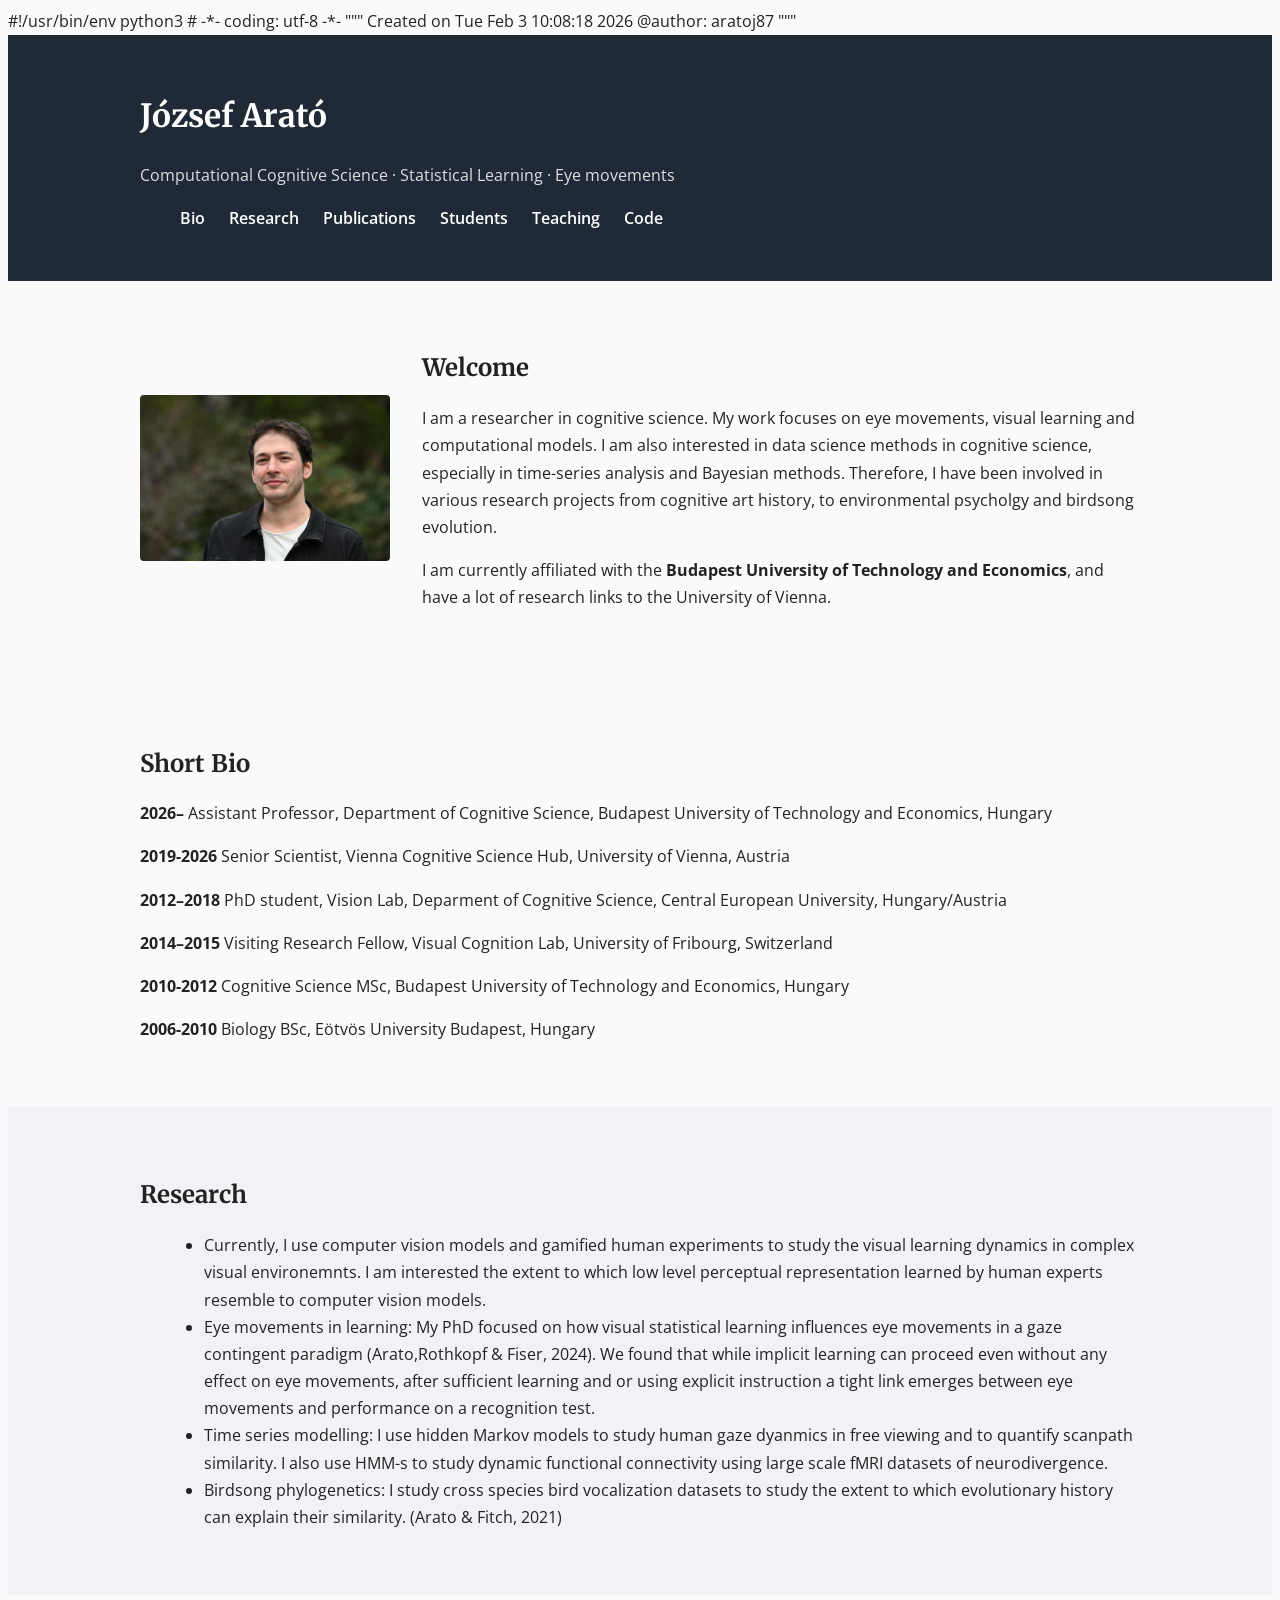
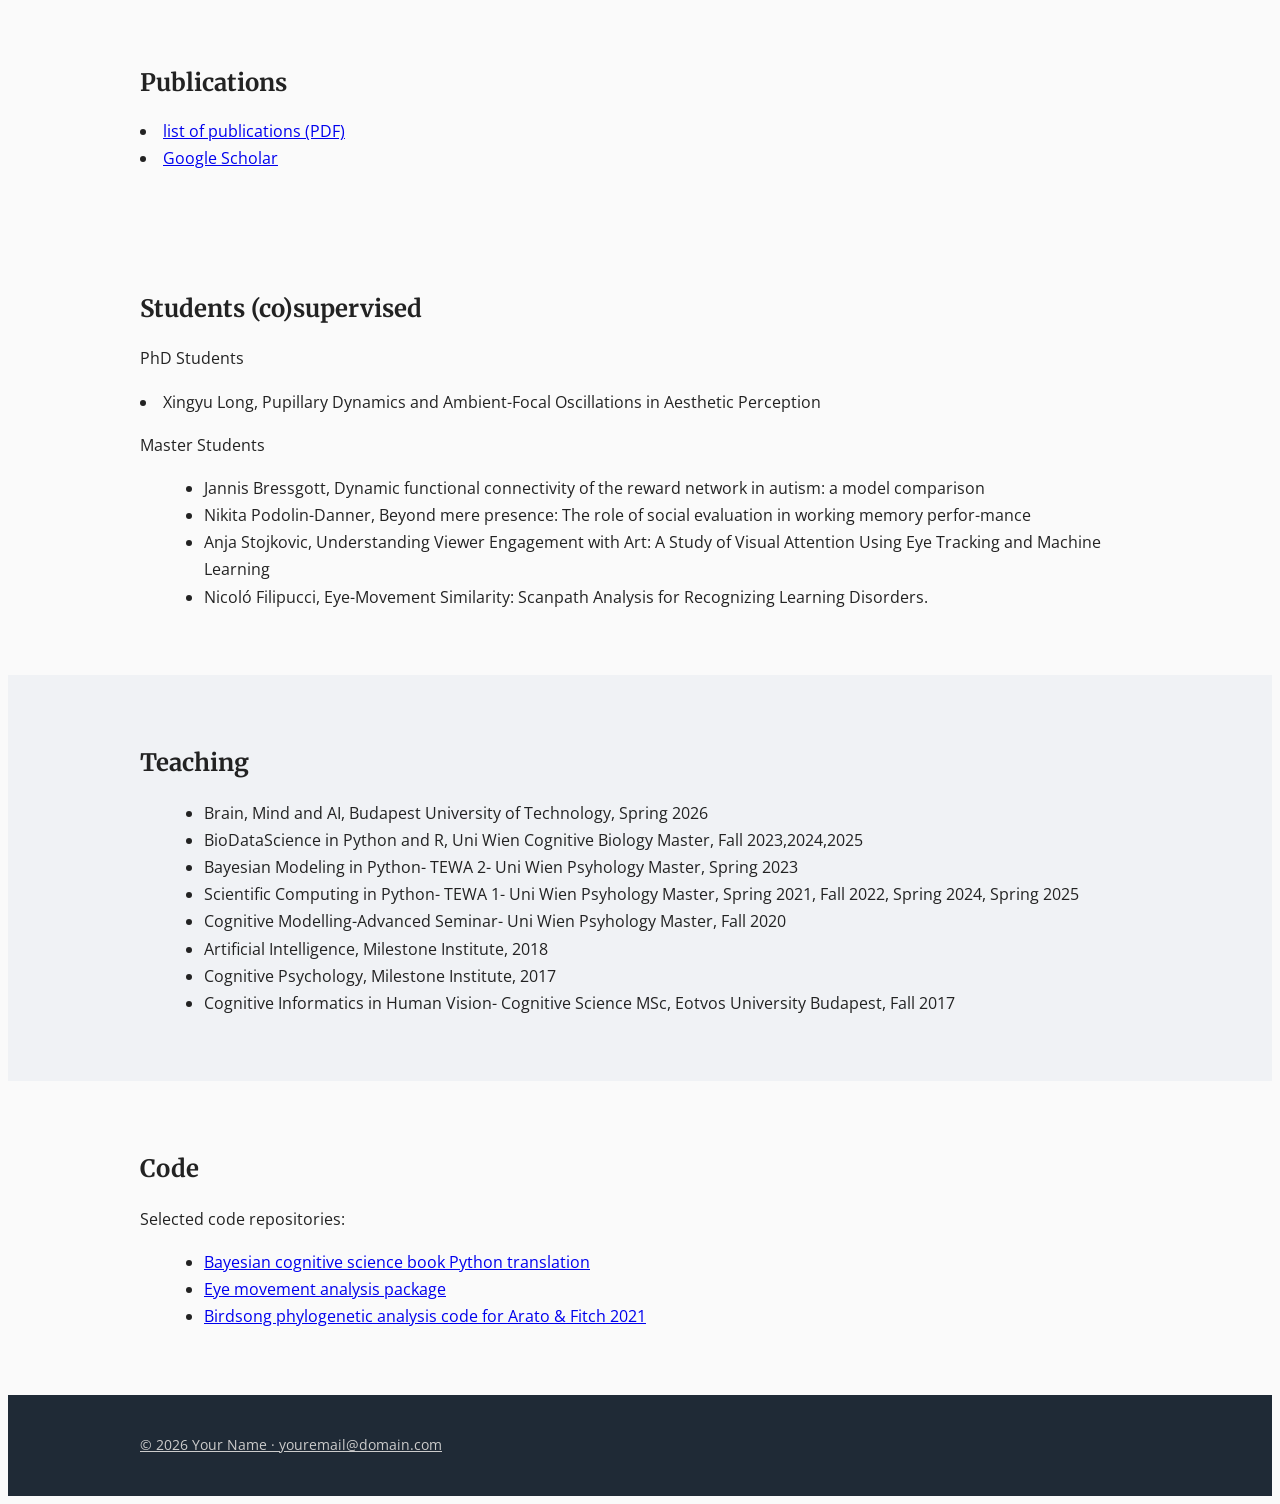
==== index.html @ ea21d3b8 "Update index.html" ====
#!/usr/bin/env python3
# -*- coding: utf-8 -*-
"""
Created on Tue Feb  3 10:08:18 2026

@author: aratoj87
"""

<!DOCTYPE html>
<html lang="en">
<head>
    <meta charset="UTF-8">
    <title>Your Name – Academic Website</title>
    <meta name="viewport" content="width=device-width, initial-scale=1.0">

    <!-- Main stylesheet -->
    <link rel="stylesheet" href="css/style.css">

    <!-- Google Fonts (optional, very WordPress-like) -->
    <link href="https://fonts.googleapis.com/css2?family=Merriweather:wght@300;400;700&family=Open+Sans:wght@300;400;600&display=swap" rel="stylesheet">
</head>
<body>

<header class="site-header">
    <div class="container">
        <h1 class="site-title">József Arató</h1>
        <p class="site-tagline">Computational Cognitive Science · Statistical Learning · Eye movements</p>

        <nav class="main-nav">
            <ul>
                <li><a href="#bio">Bio</a></li>
                <li><a href="#research">Research</a></li>
                <li><a href="#publications">Publications</a></li>
                <li><a href="#students">Students</a></li>
                <li><a href="#teaching">Teaching</a></li>
                <li><a href="#code">Code</a></li>
            </ul>
        </nav>
    </div>
</header>

<main class="site-content">

    <!-- Landing / Intro -->
    <section class="landing">
        <div class="container landing-grid">
            <img src="images/DSC_3152.JPG" alt="Profile photo" class="profile-photo">
            <div>
                <h2>Welcome</h2>
                <p>
                    I am a researcher in cognitive science. My work focuses on eye movements, visual learning and computational models.
                    I am also interested in data science methods in cognitive science, especially in time-series analysis and Bayesian methods. 
                    Therefore, I have been involved in various research projects from cognitive art history, to environmental psycholgy and birdsong evolution.
                
                </p>
                <p>
                    I am currently affiliated with the <strong>Budapest University of Technology and Economics</strong>, and have a lot of research links  to the University of Vienna.
                </p>
            </div>
        </div>
    </section>

    <!-- Bio -->
    <section id="bio" class="content-section">
        <div class="container">
            <h2>Short Bio</h2>
            <p><b>2026–</b> Assistant Professor, Department of Cognitive Science, Budapest University of Technology and Economics, Hungary</p>
            <p><b>2019-2026</b> Senior Scientist, Vienna Cognitive Science Hub, University of Vienna, Austria</p>
            <p><b>2012–2018</b>  PhD student, Vision Lab, Deparment of Cognitive Science, Central European University, Hungary/Austria</p>
            <p><b>2014–2015</b> Visiting Research Fellow, Visual Cognition Lab, University of Fribourg, Switzerland</p>
            <p><b>2010-2012</b> Cognitive Science MSc, Budapest University of Technology and Economics, Hungary</p>
            <p><b>2006-2010</b> Biology BSc, Eötvös University Budapest, Hungary</p>
        </div>
    </section>

    <!-- Research -->
    <section id="research" class="content-section alt-bg">
        <div class="container">
            <h2>Research</h2>
            <ul>
                <li> Currently, I use computer vision models and gamified human experiments to study the visual learning dynamics in complex visual environemnts. I am interested the extent to which low level perceptual representation learned by human experts resemble to computer vision models. </li>

                <li>Eye movements in learning: My PhD focused on how visual statistical learning influences eye movements in a gaze contingent paradigm (Arato,Rothkopf &  Fiser, 2024). We found that while implicit learning can proceed even without any effect on eye movements, after sufficient learning and or using explicit instruction a tight link emerges between eye movements and performance on a recognition test. 
                            
                <li> Time series modelling:  I use hidden Markov models to study human gaze dyanmics in free viewing and to quantify scanpath similarity. I also use HMM-s to study dynamic functional connectivity using large scale fMRI datasets of neurodivergence. </li>
                <li> Birdsong phylogenetics:  I study cross species bird vocalization datasets to study the extent to which evolutionary history can explain their similarity. (Arato & Fitch, 2021) </li>

            </ul>
        </div>
    </section>

    <!-- Publications -->
    <section id="publications" class="content-section">
        <div class="container">
            <h2>Publications</h2>
                
                 <li> <a href="files/publications.pdf" target="_blank">
                  list of publications (PDF)
                 </a></li>
                
                
          
                
                
                <li> <a href="https://scholar.google.com/citations?user=Jt8HCfYAAAAJ&hl=en&oi=ao"> Google Scholar</a> </li>
                  
                 
                   
                 
                </li>
            </ol>
        </div>
    </section>
    
     <!-- Code -->
     <section id="students" class="content-section">
         <div class="container">
             <h2>Students (co)supervised</h2>
             <p> PhD Students  </p>
                <li>  Xingyu Long,  Pupillary Dynamics and Ambient-Focal Oscillations in Aesthetic Perception </li>

                
               <p>
                  Master Students  </p>  
             <ul>
                <li>  Jannis Bressgott,  Dynamic functional connectivity of the reward network in autism: a model comparison </li>
                <li>  Nikita Podolin-Danner, Beyond mere presence: The role of social evaluation in working memory perfor-mance </li>
                <li>  Anja Stojkovic,  Understanding Viewer Engagement with Art: A Study of Visual Attention Using Eye Tracking and Machine Learning</li>
                <li>  Nicoló Filipucci,  Eye-Movement Similarity: Scanpath Analysis for Recognizing Learning Disorders. </li>



             </ul>
         </div>
     </section>

    
    
    <!-- Teaching -->
    <section id="teaching" class="content-section alt-bg">
        <div class="container">
            <h2>Teaching</h2>
            <ul>
                <li>  Brain, Mind and AI,  Budapest University of Technology, Spring 2026</li>
                <li>  BioDataScience in Python and R, Uni Wien Cognitive Biology Master, Fall 2023,2024,2025</li>
                <li>  Bayesian Modeling in Python- TEWA 2- Uni Wien Psyhology Master, Spring 2023</li>
                <li>  Scientific Computing in Python- TEWA 1- Uni Wien Psyhology Master, Spring 2021, Fall 2022, Spring 2024, Spring 2025</li>
                <li>  Cognitive Modelling-Advanced Seminar- Uni Wien Psyhology Master, Fall 2020</li>
                <li>  Artificial Intelligence, Milestone Institute, 2018 </li>
                <li>  Cognitive Psychology, Milestone Institute, 2017 </li>
                <li>  Cognitive Informatics in Human Vision- Cognitive Science MSc, Eotvos University Budapest, Fall 2017</li>


                
            </ul>
        </div>
    </section>

    <!-- Code -->
    <section id="code" class="content-section">
        <div class="container">
            <h2>Code</h2>
            <p>
                Selected code repositories:
            </p>
            <ul>
                <li><a href="https://github.com/jozsarato/bayescogdat" > Bayesian cognitive science book Python translation

                <li><a href="https://github.com/jozsarato/PyEyeSim"> Eye movement analysis package

                <li><a href="https://github.com/jozsarato/PhyloBirdSong" > Birdsong phylogenetic analysis code for Arato & Fitch 2021
              

            </ul>
        </div>
    </section>

</main>

<footer class="site-footer">
    <div class="container">
        <p>
            © 2026 Your Name ·
            <a href="mailto:youremail@domain.com">youremail@domain.com</a>
        </p>
    </div>
</footer>

</body>
</html>
---- css/style.css ----
/* Base reset */
 {
    margin: 0;
    padding: 0;
    box-sizing: border-box;
}

/* Typography */
body {
    font-family: "Open Sans", sans-serif;
    line-height: 1.7;
    color: #222;
    background-color: #fafafa;
}

h1, h2, h3 {
    font-family: "Merriweather", serif;
    font-weight: 700;
    margin-bottom: 0.6em;
}

/* Layout helpers */
.container {
    width: 90%;
    max-width: 1000px;
    margin: 0 auto;
}

/* Header */
.site-header {
    background: #1f2a36;
    color: #fff;
    padding: 2rem 0;
}

.site-title {
    font-size: 2rem;
}

.site-tagline {
    font-size: 1rem;
    opacity: 0.85;
}

/* Navigation */
.main-nav ul {
    list-style: none;
    display: flex;
    gap: 1.5rem;
    margin-top: 1rem;
}

.main-nav a {
    color: #fff;
    text-decoration: none;
    font-weight: 600;
}

.main-nav a:hover {
    text-decoration: underline;
}

/* Landing */
.landing {
    padding: 3rem 0;
}

.landing-grid {
    display: grid;
    grid-template-columns: 250px 1fr;
    gap: 2rem;
    align-items: center;
}

.profile-photo {
    width: 250px;
    border-radius: 4px;
}

/* Sections */
.content-section {
    padding: 3rem 0;
}

.alt-bg {
    background: #f0f2f5;
}

.content-section ul,
.content-section ol {
    margin-left: 1.5rem;
}

/* Publications */
.pub-list li {
    margin-bottom: 1rem;
}

/* Footer */
.site-footer {
    background: #1f2a36;
    color: #ccc;
    padding: 1.5rem 0;
    font-size: 0.9rem;
}

.site-footer a {
    color: #ccc;
}
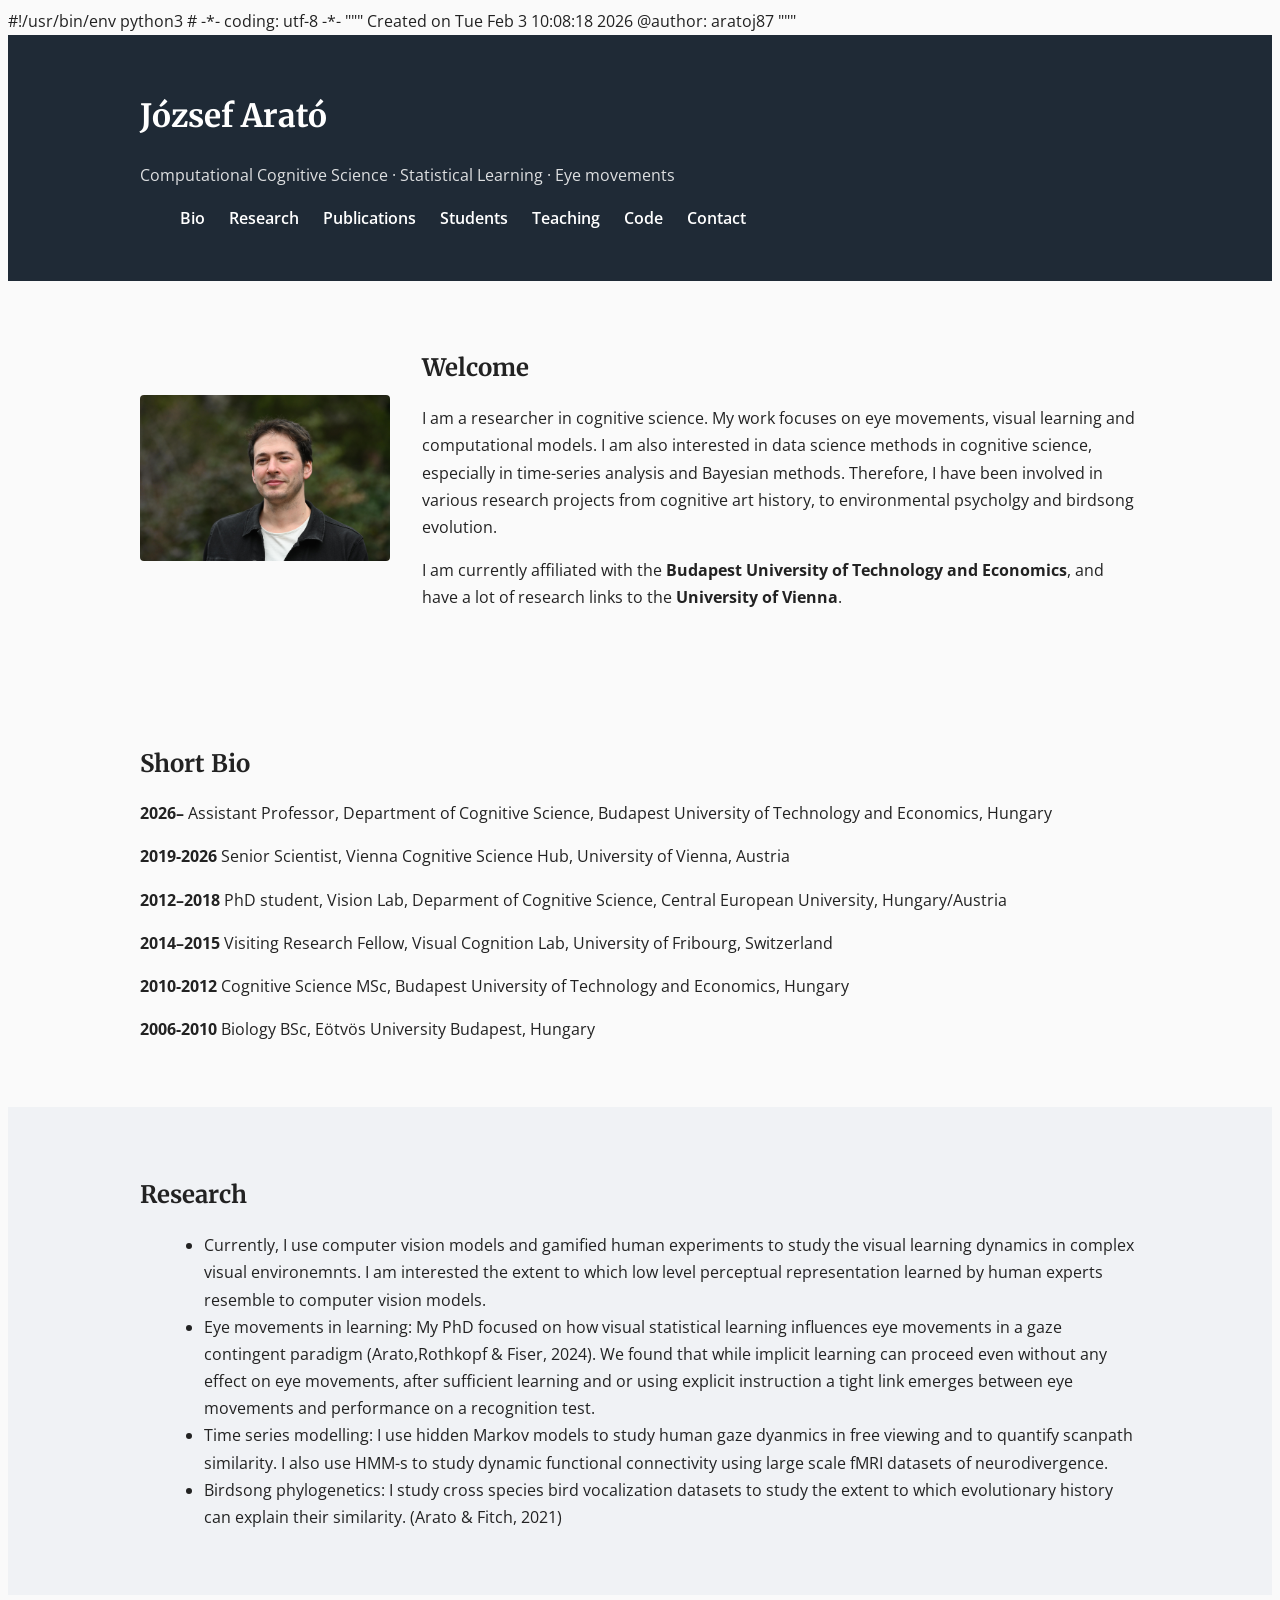
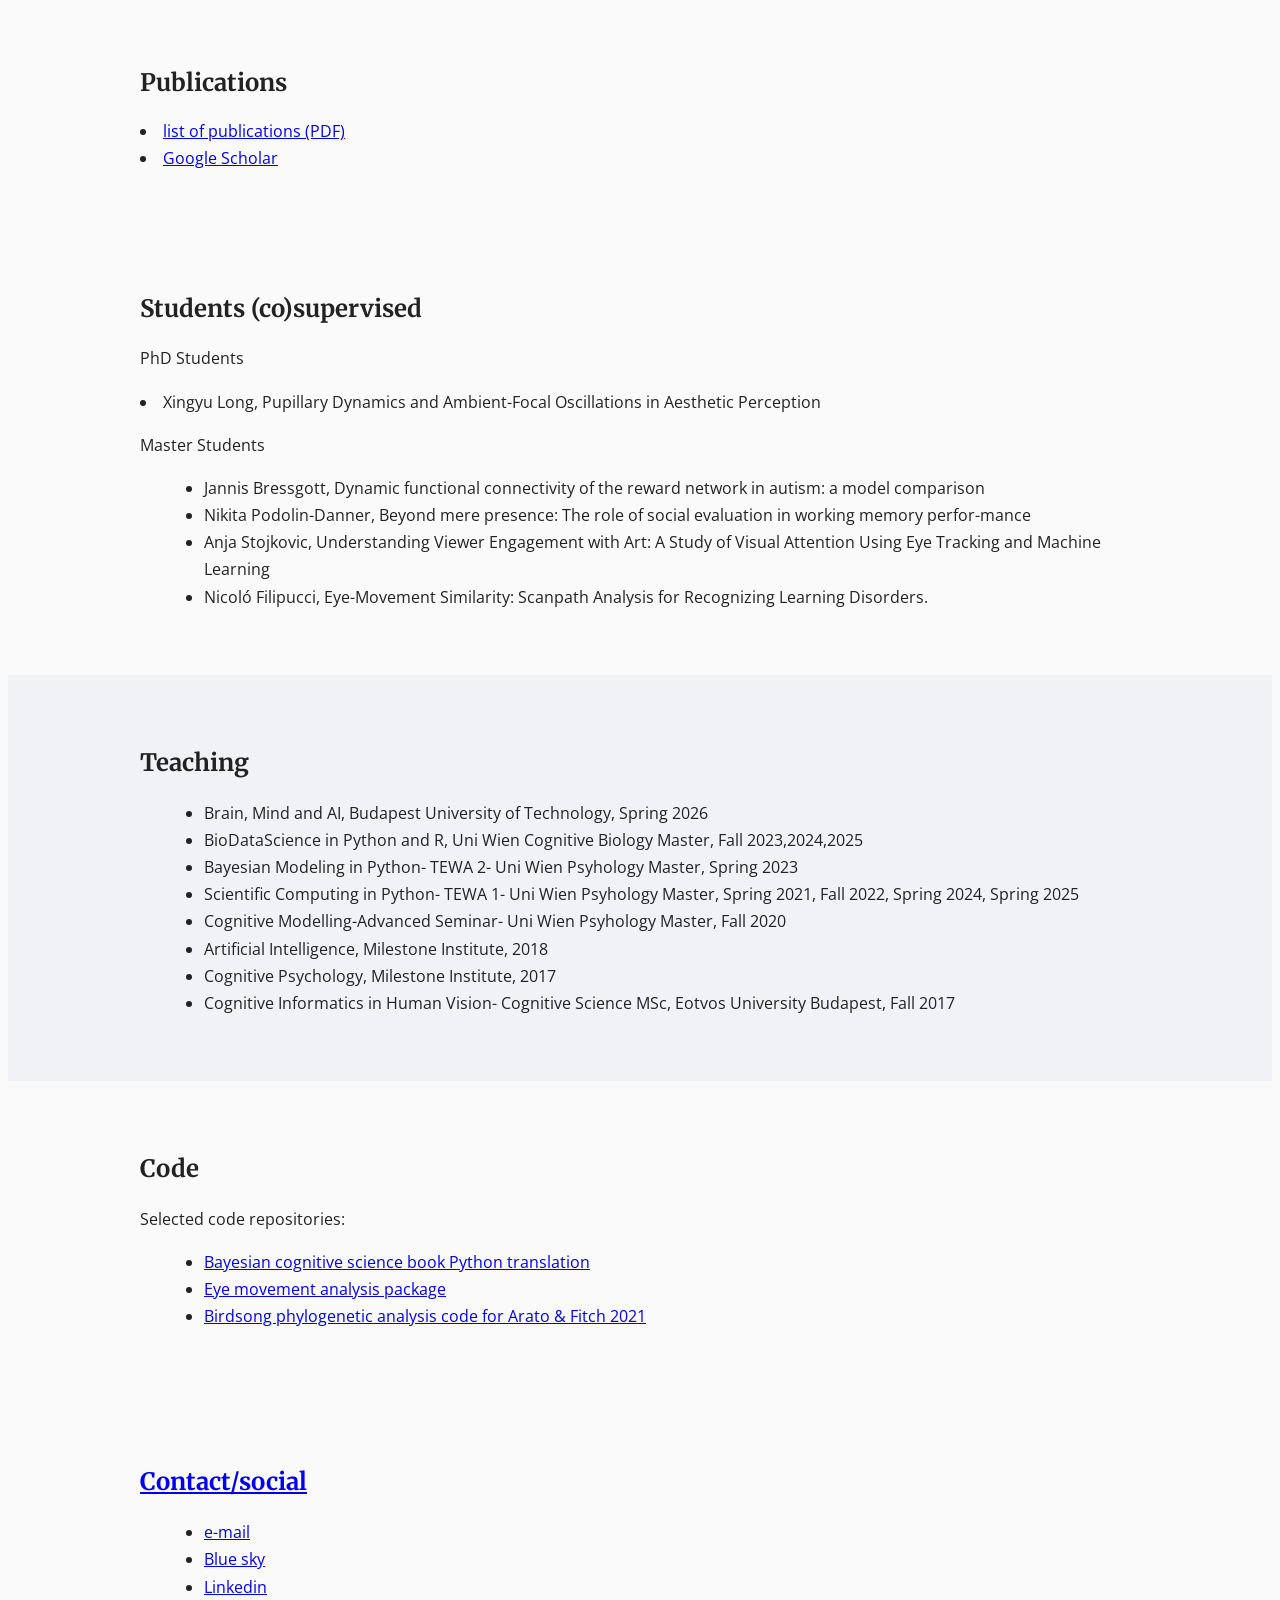
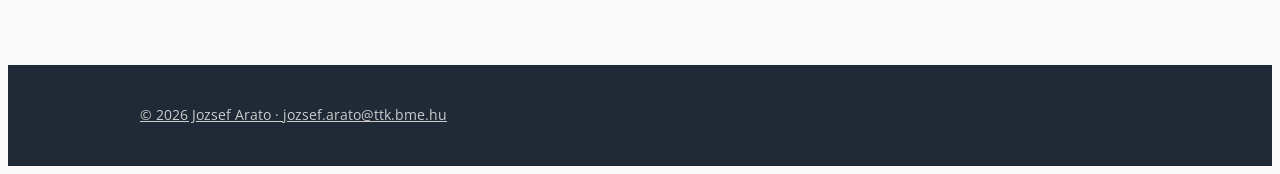
==== commit cf4dd689: "Update index.html" ====
--- a/index.html
+++ b/index.html
@@ -34,6 +34,8 @@
                 <li><a href="#students">Students</a></li>
                 <li><a href="#teaching">Teaching</a></li>
                 <li><a href="#code">Code</a></li>
+                <li><a href="#contact">Contact</a></li>
+
             </ul>
         </nav>
     </div>
@@ -54,7 +56,7 @@
                 
                 </p>
                 <p>
-                    I am currently affiliated with the <strong>Budapest University of Technology and Economics</strong>, and have a lot of research links  to the University of Vienna.
+                    I am currently affiliated with the <strong>Budapest University of Technology and Economics</strong>, and have a lot of research links  to the <strong>University of Vienna</strong>.
                 </p>
             </div>
         </div>
@@ -175,13 +177,30 @@
         </div>
     </section>
 
+  <section id="contact" class="content-section">
+      <div class="container">
+          <h2>Contact/social </h2>
+       
+          <ul>
+               <li> <a href="mailto:jozsef.arato@ttk.bme.hu"> e-mail</a>
+
+              <li><a href="https://bsky.app/profile/jozsarato.bsky.social" > Blue sky
+
+              <li><a href="https://www.linkedin.com/in/j%C3%B3zsef-arat%C3%B3-2b4764139/"> Linkedin
+
+            
+
+          </ul>
+      </div>
+  </section>
+
 </main>
 
 <footer class="site-footer">
     <div class="container">
         <p>
-            © 2026 Your Name ·
-            <a href="mailto:youremail@domain.com">youremail@domain.com</a>
+            © 2026 Jozsef Arato ·
+            <a href="mailto:jozsef.arato@ttk.bme.hu">jozsef.arato@ttk.bme.hu</a>
         </p>
     </div>
 </footer>
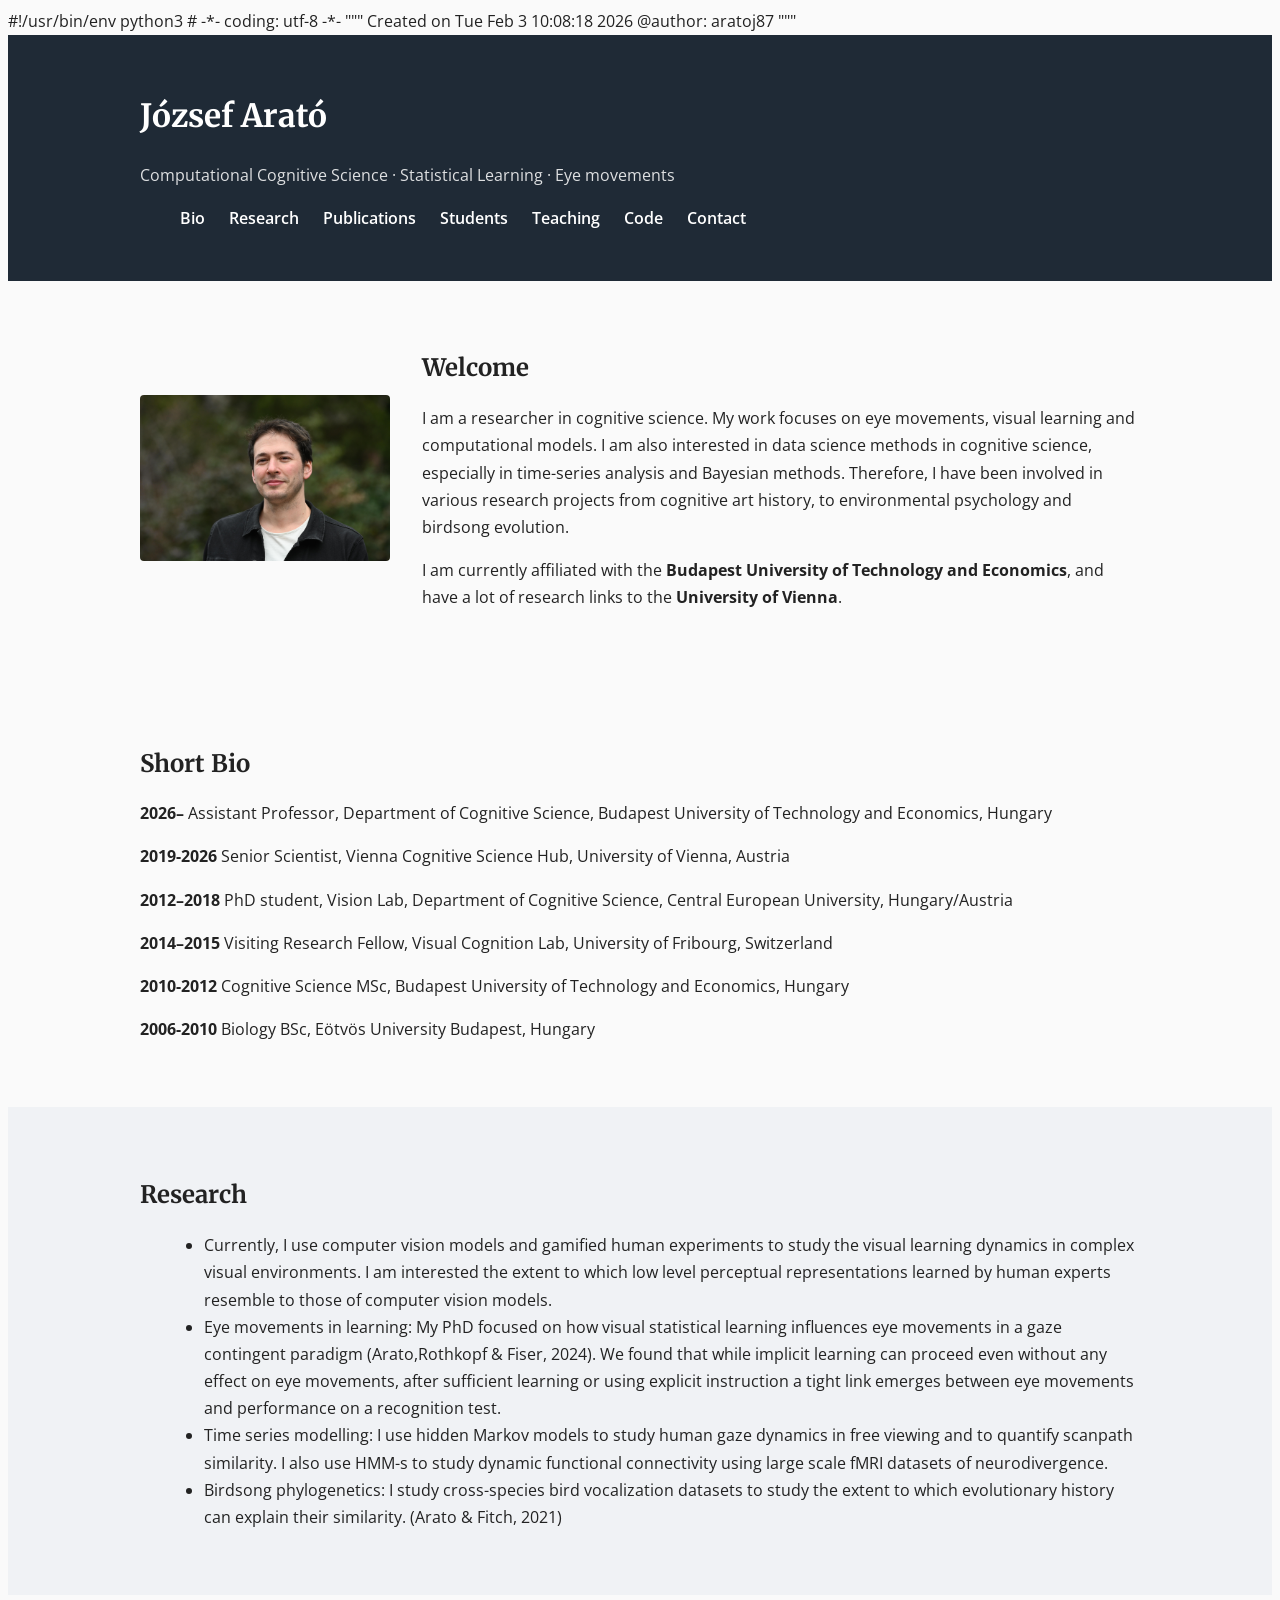
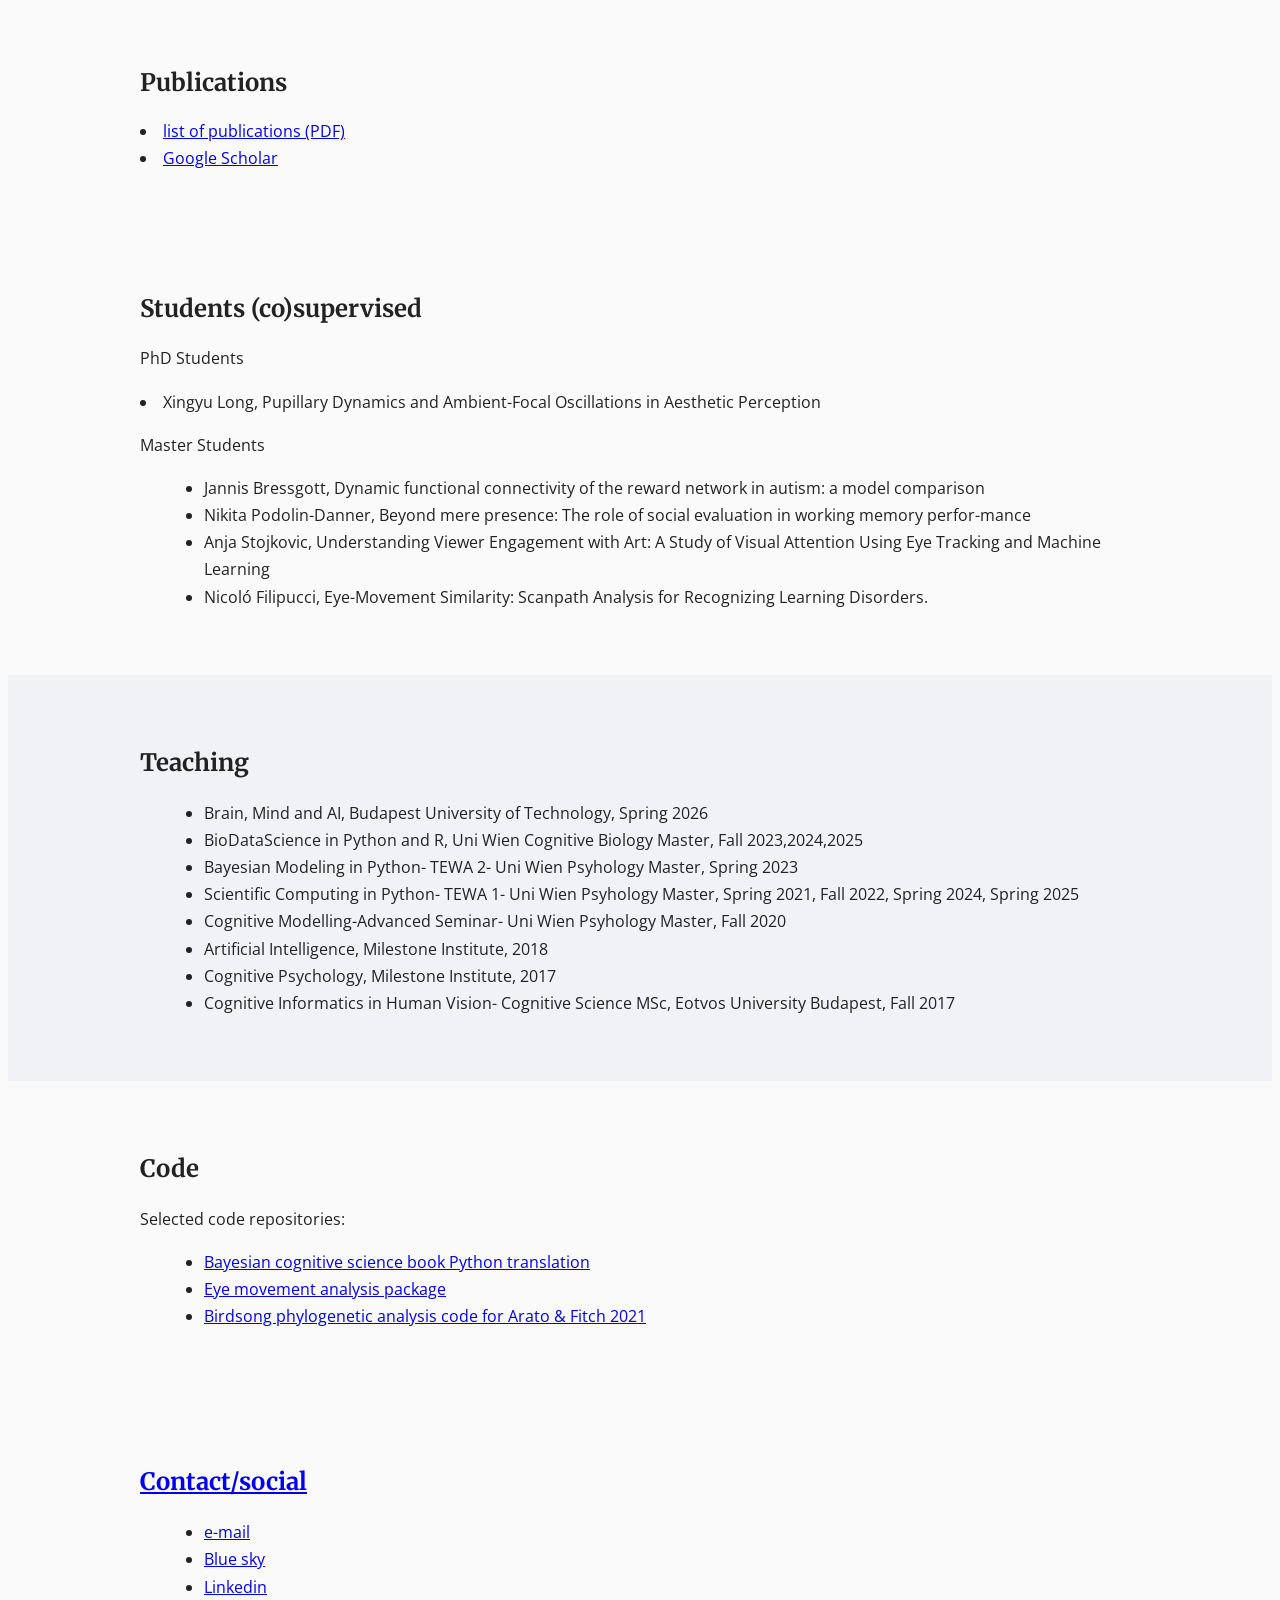
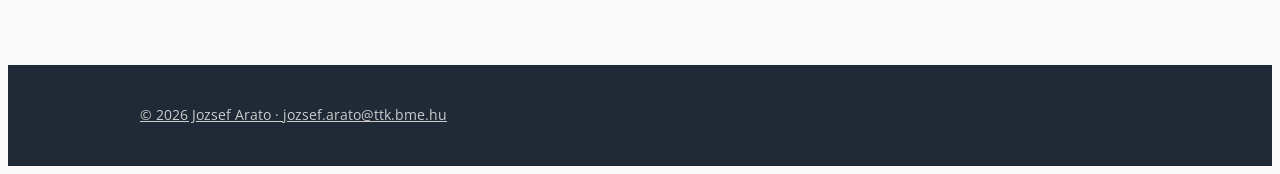
==== commit 5d761d87: "Update index.html" ====
--- a/index.html
+++ b/index.html
@@ -52,7 +52,7 @@
                 <p>
                     I am a researcher in cognitive science. My work focuses on eye movements, visual learning and computational models.
                     I am also interested in data science methods in cognitive science, especially in time-series analysis and Bayesian methods. 
-                    Therefore, I have been involved in various research projects from cognitive art history, to environmental psycholgy and birdsong evolution.
+                    Therefore, I have been involved in various research projects from cognitive art history, to environmental psychology and birdsong evolution.
                 
                 </p>
                 <p>
@@ -68,7 +68,7 @@
             <h2>Short Bio</h2>
             <p><b>2026–</b> Assistant Professor, Department of Cognitive Science, Budapest University of Technology and Economics, Hungary</p>
             <p><b>2019-2026</b> Senior Scientist, Vienna Cognitive Science Hub, University of Vienna, Austria</p>
-            <p><b>2012–2018</b>  PhD student, Vision Lab, Deparment of Cognitive Science, Central European University, Hungary/Austria</p>
+            <p><b>2012–2018</b>  PhD student, Vision Lab, Department of Cognitive Science, Central European University, Hungary/Austria</p>
             <p><b>2014–2015</b> Visiting Research Fellow, Visual Cognition Lab, University of Fribourg, Switzerland</p>
             <p><b>2010-2012</b> Cognitive Science MSc, Budapest University of Technology and Economics, Hungary</p>
             <p><b>2006-2010</b> Biology BSc, Eötvös University Budapest, Hungary</p>
@@ -80,12 +80,12 @@
         <div class="container">
             <h2>Research</h2>
             <ul>
-                <li> Currently, I use computer vision models and gamified human experiments to study the visual learning dynamics in complex visual environemnts. I am interested the extent to which low level perceptual representation learned by human experts resemble to computer vision models. </li>
-
-                <li>Eye movements in learning: My PhD focused on how visual statistical learning influences eye movements in a gaze contingent paradigm (Arato,Rothkopf &  Fiser, 2024). We found that while implicit learning can proceed even without any effect on eye movements, after sufficient learning and or using explicit instruction a tight link emerges between eye movements and performance on a recognition test. 
+                <li> Currently, I use computer vision models and gamified human experiments to study the visual learning dynamics in complex visual environments. I am interested the extent to which low level perceptual representations learned by human experts resemble to those of computer vision models. </li>
+
+                <li>Eye movements in learning: My PhD focused on how visual statistical learning influences eye movements in a gaze contingent paradigm (Arato,Rothkopf &  Fiser, 2024). We found that while implicit learning can proceed even without any effect on eye movements, after sufficient learning or using explicit instruction a tight link emerges between eye movements and performance on a recognition test. 
                             
-                <li> Time series modelling:  I use hidden Markov models to study human gaze dyanmics in free viewing and to quantify scanpath similarity. I also use HMM-s to study dynamic functional connectivity using large scale fMRI datasets of neurodivergence. </li>
-                <li> Birdsong phylogenetics:  I study cross species bird vocalization datasets to study the extent to which evolutionary history can explain their similarity. (Arato & Fitch, 2021) </li>
+                <li> Time series modelling:  I use hidden Markov models to study human gaze dynamics in free viewing and to quantify scanpath similarity. I also use HMM-s to study dynamic functional connectivity using large scale fMRI datasets of neurodivergence. </li>
+                <li> Birdsong phylogenetics:  I study cross-species bird vocalization datasets to study the extent to which evolutionary history can explain their similarity. (Arato & Fitch, 2021) </li>
 
             </ul>
         </div>
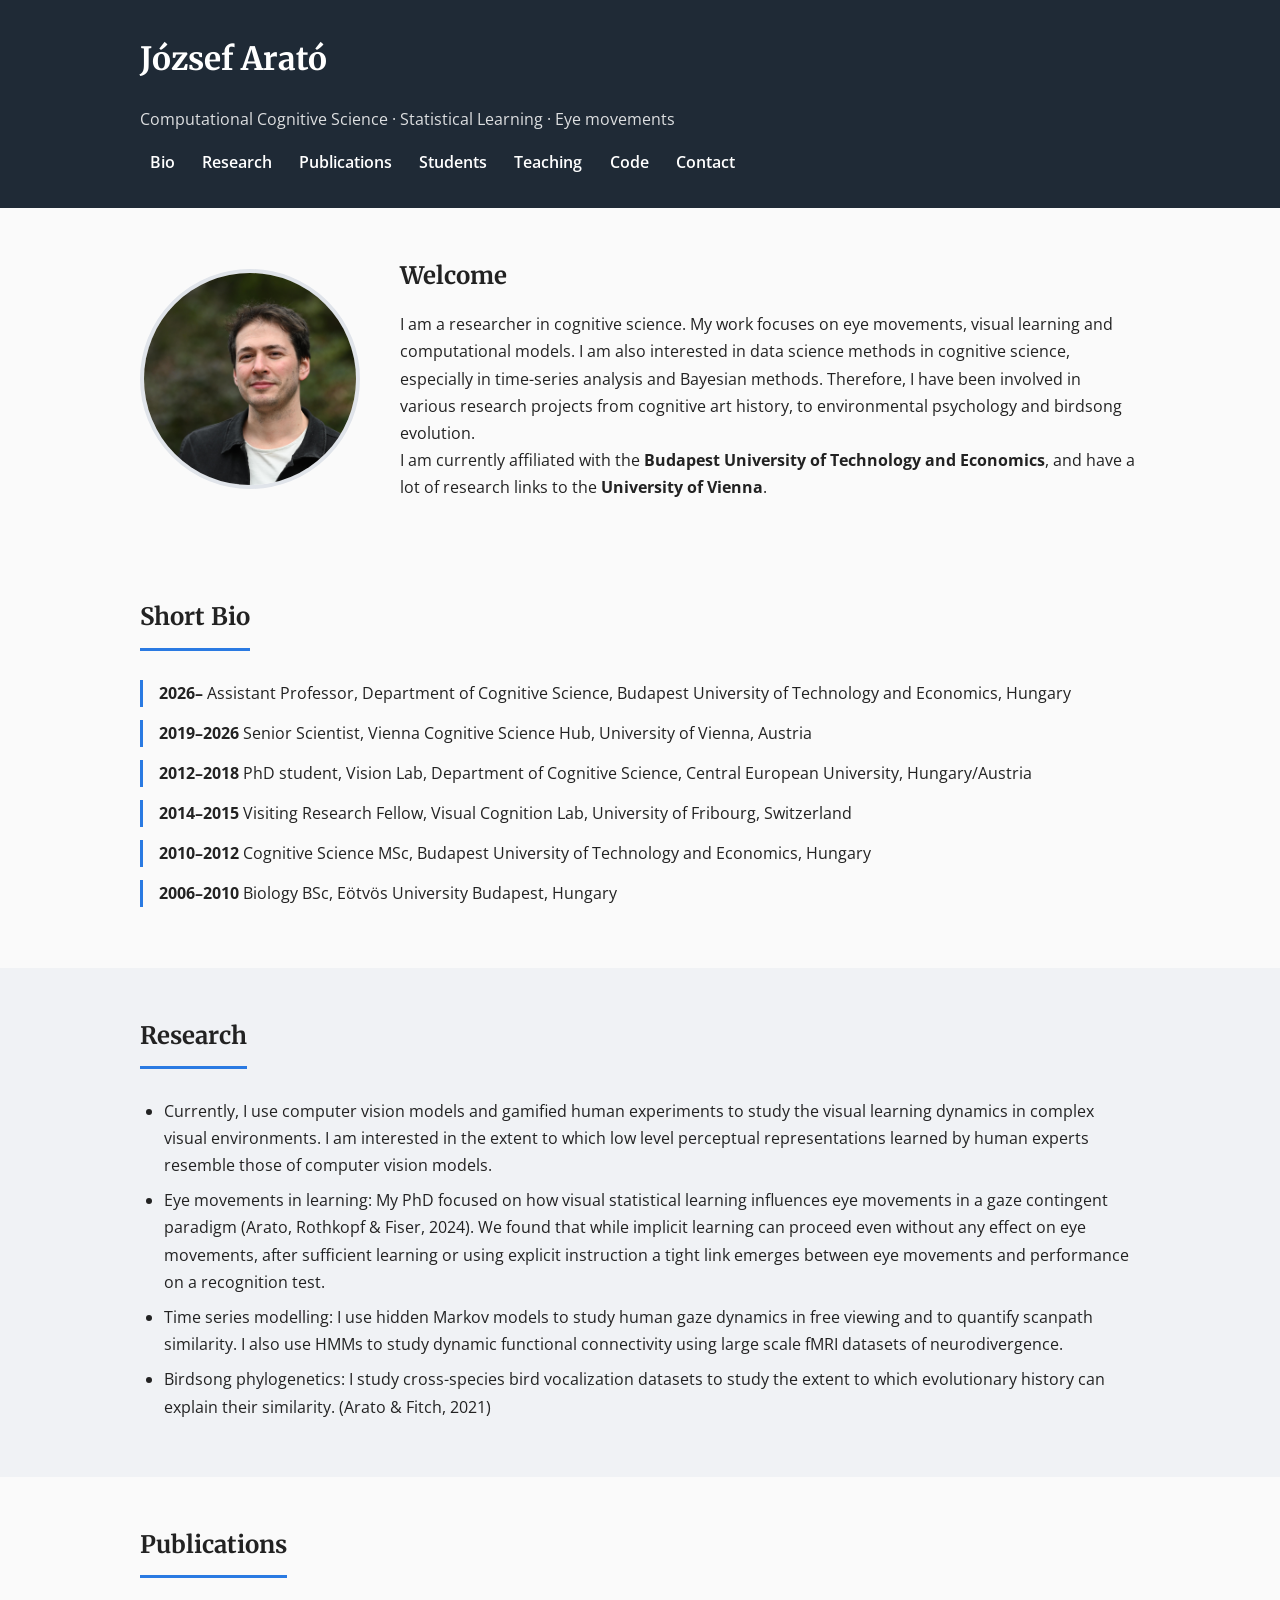
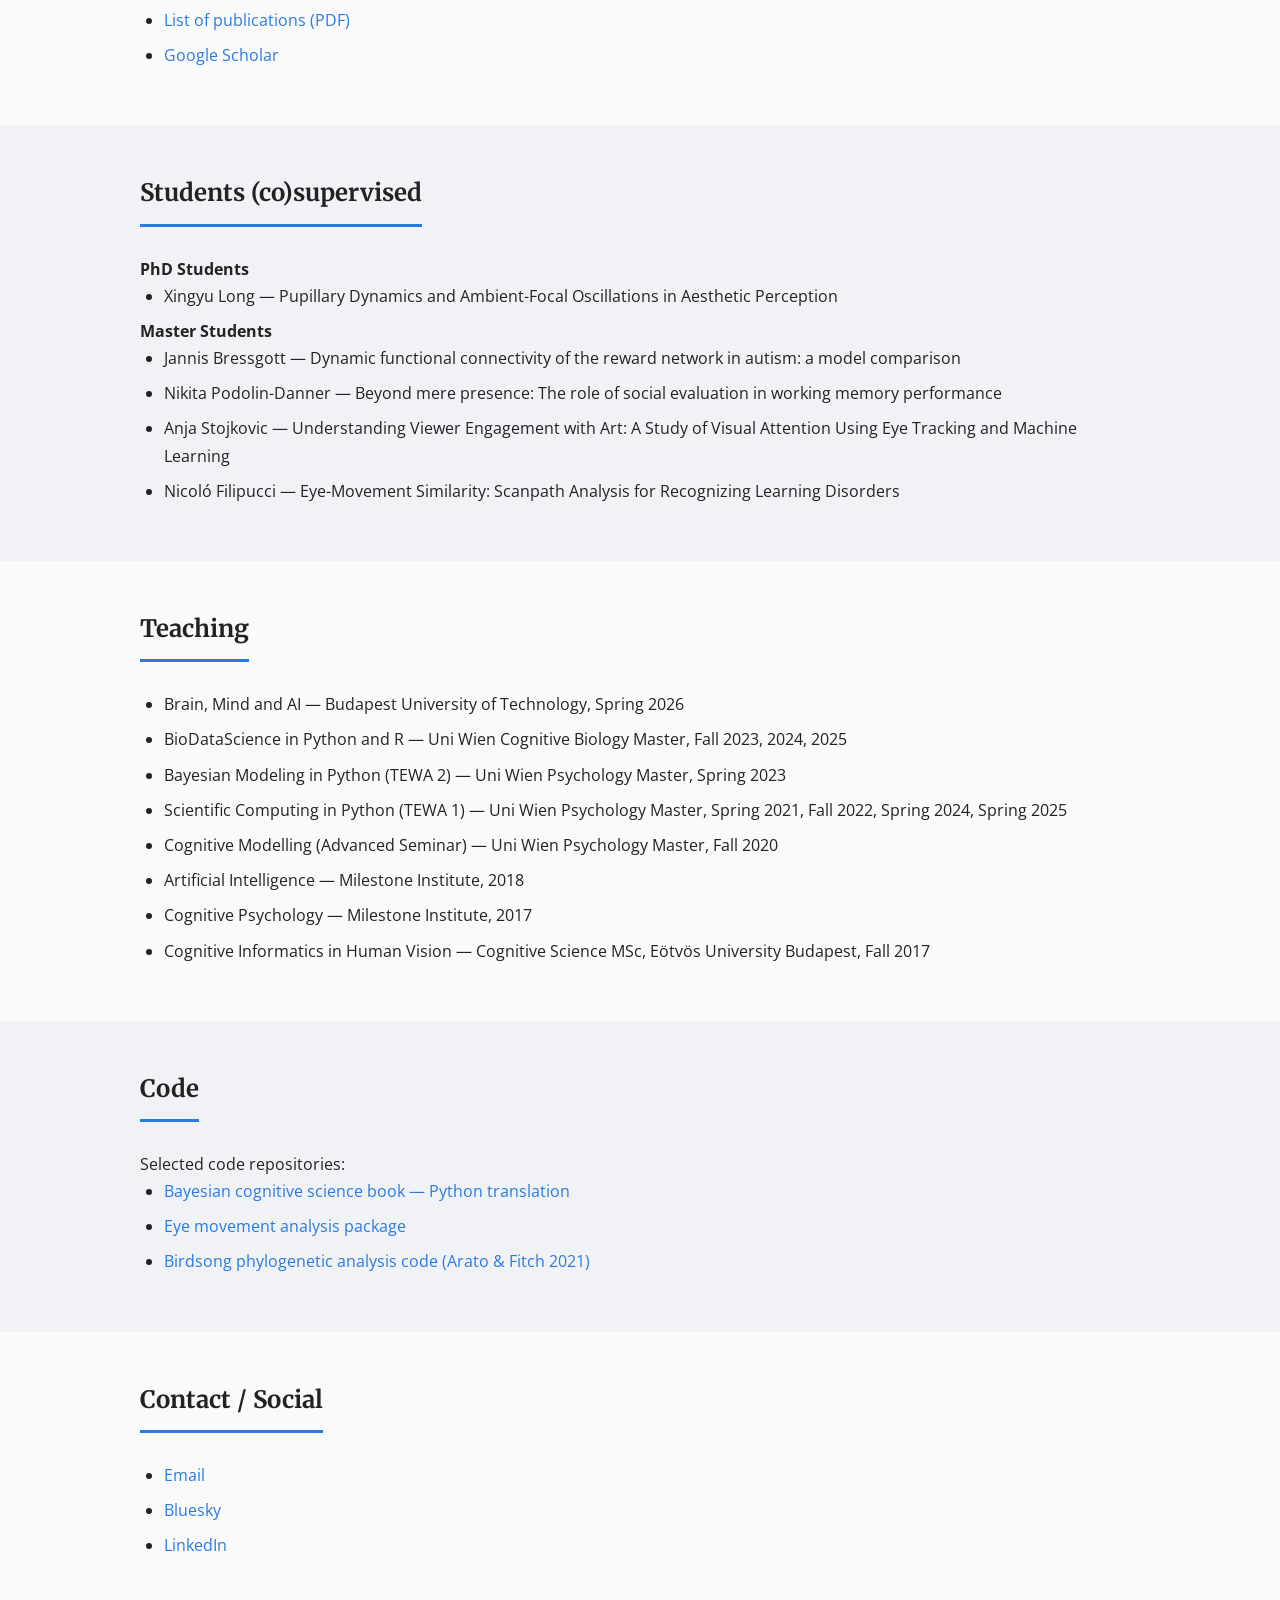
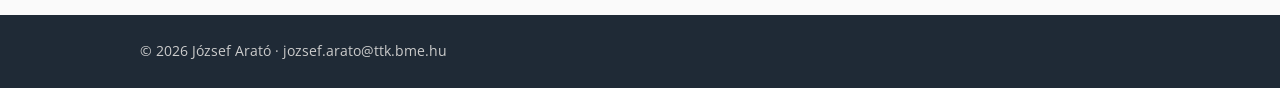
==== commit 854e47ae: "Improve website visual design and fix HTML/CSS bugs - Fix broken CSS reset selector (* was missing)," ====
--- a/index.html
+++ b/index.html
@@ -1,22 +1,14 @@
-#!/usr/bin/env python3
-# -*- coding: utf-8 -*-
-"""
-Created on Tue Feb  3 10:08:18 2026
-
-@author: aratoj87
-"""
-
 <!DOCTYPE html>
 <html lang="en">
 <head>
     <meta charset="UTF-8">
-    <title>Your Name – Academic Website</title>
+    <title>József Arató – Academic Website</title>
     <meta name="viewport" content="width=device-width, initial-scale=1.0">
 
     <!-- Main stylesheet -->
     <link rel="stylesheet" href="css/style.css">
 
-    <!-- Google Fonts (optional, very WordPress-like) -->
+    <!-- Google Fonts -->
     <link href="https://fonts.googleapis.com/css2?family=Merriweather:wght@300;400;700&family=Open+Sans:wght@300;400;600&display=swap" rel="stylesheet">
 </head>
 <body>
@@ -35,7 +27,6 @@
                 <li><a href="#teaching">Teaching</a></li>
                 <li><a href="#code">Code</a></li>
                 <li><a href="#contact">Contact</a></li>
-
             </ul>
         </nav>
     </div>
@@ -46,17 +37,16 @@
     <!-- Landing / Intro -->
     <section class="landing">
         <div class="container landing-grid">
-            <img src="images/DSC_3152.JPG" alt="Profile photo" class="profile-photo">
+            <img src="images/DSC_3152.JPG" alt="Profile photo of József Arató" class="profile-photo">
             <div>
                 <h2>Welcome</h2>
                 <p>
                     I am a researcher in cognitive science. My work focuses on eye movements, visual learning and computational models.
-                    I am also interested in data science methods in cognitive science, especially in time-series analysis and Bayesian methods. 
+                    I am also interested in data science methods in cognitive science, especially in time-series analysis and Bayesian methods.
                     Therefore, I have been involved in various research projects from cognitive art history, to environmental psychology and birdsong evolution.
-                
                 </p>
                 <p>
-                    I am currently affiliated with the <strong>Budapest University of Technology and Economics</strong>, and have a lot of research links  to the <strong>University of Vienna</strong>.
+                    I am currently affiliated with the <strong>Budapest University of Technology and Economics</strong>, and have a lot of research links to the <strong>University of Vienna</strong>.
                 </p>
             </div>
         </div>
@@ -66,12 +56,12 @@
     <section id="bio" class="content-section">
         <div class="container">
             <h2>Short Bio</h2>
-            <p><b>2026–</b> Assistant Professor, Department of Cognitive Science, Budapest University of Technology and Economics, Hungary</p>
-            <p><b>2019-2026</b> Senior Scientist, Vienna Cognitive Science Hub, University of Vienna, Austria</p>
-            <p><b>2012–2018</b>  PhD student, Vision Lab, Department of Cognitive Science, Central European University, Hungary/Austria</p>
-            <p><b>2014–2015</b> Visiting Research Fellow, Visual Cognition Lab, University of Fribourg, Switzerland</p>
-            <p><b>2010-2012</b> Cognitive Science MSc, Budapest University of Technology and Economics, Hungary</p>
-            <p><b>2006-2010</b> Biology BSc, Eötvös University Budapest, Hungary</p>
+            <div class="bio-entry"><b>2026–</b> Assistant Professor, Department of Cognitive Science, Budapest University of Technology and Economics, Hungary</div>
+            <div class="bio-entry"><b>2019–2026</b> Senior Scientist, Vienna Cognitive Science Hub, University of Vienna, Austria</div>
+            <div class="bio-entry"><b>2012–2018</b> PhD student, Vision Lab, Department of Cognitive Science, Central European University, Hungary/Austria</div>
+            <div class="bio-entry"><b>2014–2015</b> Visiting Research Fellow, Visual Cognition Lab, University of Fribourg, Switzerland</div>
+            <div class="bio-entry"><b>2010–2012</b> Cognitive Science MSc, Budapest University of Technology and Economics, Hungary</div>
+            <div class="bio-entry"><b>2006–2010</b> Biology BSc, Eötvös University Budapest, Hungary</div>
         </div>
     </section>
 
@@ -80,13 +70,10 @@
         <div class="container">
             <h2>Research</h2>
             <ul>
-                <li> Currently, I use computer vision models and gamified human experiments to study the visual learning dynamics in complex visual environments. I am interested the extent to which low level perceptual representations learned by human experts resemble to those of computer vision models. </li>
-
-                <li>Eye movements in learning: My PhD focused on how visual statistical learning influences eye movements in a gaze contingent paradigm (Arato,Rothkopf &  Fiser, 2024). We found that while implicit learning can proceed even without any effect on eye movements, after sufficient learning or using explicit instruction a tight link emerges between eye movements and performance on a recognition test. 
-                            
-                <li> Time series modelling:  I use hidden Markov models to study human gaze dynamics in free viewing and to quantify scanpath similarity. I also use HMM-s to study dynamic functional connectivity using large scale fMRI datasets of neurodivergence. </li>
-                <li> Birdsong phylogenetics:  I study cross-species bird vocalization datasets to study the extent to which evolutionary history can explain their similarity. (Arato & Fitch, 2021) </li>
-
+                <li>Currently, I use computer vision models and gamified human experiments to study the visual learning dynamics in complex visual environments. I am interested in the extent to which low level perceptual representations learned by human experts resemble those of computer vision models.</li>
+                <li>Eye movements in learning: My PhD focused on how visual statistical learning influences eye movements in a gaze contingent paradigm (Arato, Rothkopf &amp; Fiser, 2024). We found that while implicit learning can proceed even without any effect on eye movements, after sufficient learning or using explicit instruction a tight link emerges between eye movements and performance on a recognition test.</li>
+                <li>Time series modelling: I use hidden Markov models to study human gaze dynamics in free viewing and to quantify scanpath similarity. I also use HMMs to study dynamic functional connectivity using large scale fMRI datasets of neurodivergence.</li>
+                <li>Birdsong phylogenetics: I study cross-species bird vocalization datasets to study the extent to which evolutionary history can explain their similarity. (Arato &amp; Fitch, 2021)</li>
             </ul>
         </div>
     </section>
@@ -95,111 +82,79 @@
     <section id="publications" class="content-section">
         <div class="container">
             <h2>Publications</h2>
-                
-                 <li> <a href="files/publications.pdf" target="_blank">
-                  list of publications (PDF)
-                 </a></li>
-                
-                
-          
-                
-                
-                <li> <a href="https://scholar.google.com/citations?user=Jt8HCfYAAAAJ&hl=en&oi=ao"> Google Scholar</a> </li>
-                  
-                 
-                   
-                 
-                </li>
-            </ol>
+            <ul>
+                <li><a href="files/publications.pdf" target="_blank">List of publications (PDF)</a></li>
+                <li><a href="https://scholar.google.com/citations?user=Jt8HCfYAAAAJ&hl=en&oi=ao">Google Scholar</a></li>
+            </ul>
         </div>
     </section>
-    
-     <!-- Code -->
-     <section id="students" class="content-section">
-         <div class="container">
-             <h2>Students (co)supervised</h2>
-             <p> PhD Students  </p>
-                <li>  Xingyu Long,  Pupillary Dynamics and Ambient-Focal Oscillations in Aesthetic Perception </li>
 
-                
-               <p>
-                  Master Students  </p>  
-             <ul>
-                <li>  Jannis Bressgott,  Dynamic functional connectivity of the reward network in autism: a model comparison </li>
-                <li>  Nikita Podolin-Danner, Beyond mere presence: The role of social evaluation in working memory perfor-mance </li>
-                <li>  Anja Stojkovic,  Understanding Viewer Engagement with Art: A Study of Visual Attention Using Eye Tracking and Machine Learning</li>
-                <li>  Nicoló Filipucci,  Eye-Movement Similarity: Scanpath Analysis for Recognizing Learning Disorders. </li>
+    <!-- Students -->
+    <section id="students" class="content-section alt-bg">
+        <div class="container">
+            <h2>Students (co)supervised</h2>
+            <p><strong>PhD Students</strong></p>
+            <ul>
+                <li>Xingyu Long — Pupillary Dynamics and Ambient-Focal Oscillations in Aesthetic Perception</li>
+            </ul>
+            <p><strong>Master Students</strong></p>
+            <ul>
+                <li>Jannis Bressgott — Dynamic functional connectivity of the reward network in autism: a model comparison</li>
+                <li>Nikita Podolin-Danner — Beyond mere presence: The role of social evaluation in working memory performance</li>
+                <li>Anja Stojkovic — Understanding Viewer Engagement with Art: A Study of Visual Attention Using Eye Tracking and Machine Learning</li>
+                <li>Nicoló Filipucci — Eye-Movement Similarity: Scanpath Analysis for Recognizing Learning Disorders</li>
+            </ul>
+        </div>
+    </section>
 
-
-
-             </ul>
-         </div>
-     </section>
-
-    
-    
     <!-- Teaching -->
-    <section id="teaching" class="content-section alt-bg">
+    <section id="teaching" class="content-section">
         <div class="container">
             <h2>Teaching</h2>
             <ul>
-                <li>  Brain, Mind and AI,  Budapest University of Technology, Spring 2026</li>
-                <li>  BioDataScience in Python and R, Uni Wien Cognitive Biology Master, Fall 2023,2024,2025</li>
-                <li>  Bayesian Modeling in Python- TEWA 2- Uni Wien Psyhology Master, Spring 2023</li>
-                <li>  Scientific Computing in Python- TEWA 1- Uni Wien Psyhology Master, Spring 2021, Fall 2022, Spring 2024, Spring 2025</li>
-                <li>  Cognitive Modelling-Advanced Seminar- Uni Wien Psyhology Master, Fall 2020</li>
-                <li>  Artificial Intelligence, Milestone Institute, 2018 </li>
-                <li>  Cognitive Psychology, Milestone Institute, 2017 </li>
-                <li>  Cognitive Informatics in Human Vision- Cognitive Science MSc, Eotvos University Budapest, Fall 2017</li>
-
-
-                
+                <li>Brain, Mind and AI — Budapest University of Technology, Spring 2026</li>
+                <li>BioDataScience in Python and R — Uni Wien Cognitive Biology Master, Fall 2023, 2024, 2025</li>
+                <li>Bayesian Modeling in Python (TEWA 2) — Uni Wien Psychology Master, Spring 2023</li>
+                <li>Scientific Computing in Python (TEWA 1) — Uni Wien Psychology Master, Spring 2021, Fall 2022, Spring 2024, Spring 2025</li>
+                <li>Cognitive Modelling (Advanced Seminar) — Uni Wien Psychology Master, Fall 2020</li>
+                <li>Artificial Intelligence — Milestone Institute, 2018</li>
+                <li>Cognitive Psychology — Milestone Institute, 2017</li>
+                <li>Cognitive Informatics in Human Vision — Cognitive Science MSc, Eötvös University Budapest, Fall 2017</li>
             </ul>
         </div>
     </section>
 
     <!-- Code -->
-    <section id="code" class="content-section">
+    <section id="code" class="content-section alt-bg">
         <div class="container">
             <h2>Code</h2>
-            <p>
-                Selected code repositories:
-            </p>
+            <p>Selected code repositories:</p>
             <ul>
-                <li><a href="https://github.com/jozsarato/bayescogdat" > Bayesian cognitive science book Python translation
-
-                <li><a href="https://github.com/jozsarato/PyEyeSim"> Eye movement analysis package
-
-                <li><a href="https://github.com/jozsarato/PhyloBirdSong" > Birdsong phylogenetic analysis code for Arato & Fitch 2021
-              
-
+                <li><a href="https://github.com/jozsarato/bayescogdat">Bayesian cognitive science book — Python translation</a></li>
+                <li><a href="https://github.com/jozsarato/PyEyeSim">Eye movement analysis package</a></li>
+                <li><a href="https://github.com/jozsarato/PhyloBirdSong">Birdsong phylogenetic analysis code (Arato &amp; Fitch 2021)</a></li>
             </ul>
         </div>
     </section>
 
-  <section id="contact" class="content-section">
-      <div class="container">
-          <h2>Contact/social </h2>
-       
-          <ul>
-               <li> <a href="mailto:jozsef.arato@ttk.bme.hu"> e-mail</a>
-
-              <li><a href="https://bsky.app/profile/jozsarato.bsky.social" > Blue sky
-
-              <li><a href="https://www.linkedin.com/in/j%C3%B3zsef-arat%C3%B3-2b4764139/"> Linkedin
-
-            
-
-          </ul>
-      </div>
-  </section>
+    <!-- Contact -->
+    <section id="contact" class="content-section">
+        <div class="container">
+            <h2>Contact / Social</h2>
+            <ul>
+                <li><a href="mailto:jozsef.arato@ttk.bme.hu">Email</a></li>
+                <li><a href="https://bsky.app/profile/jozsarato.bsky.social">Bluesky</a></li>
+                <li><a href="https://www.linkedin.com/in/j%C3%B3zsef-arat%C3%B3-2b4764139/">LinkedIn</a></li>
+            </ul>
+        </div>
+    </section>
 
 </main>
 
 <footer class="site-footer">
     <div class="container">
         <p>
-            © 2026 Jozsef Arato ·
+            &copy; 2026 József Arató ·
             <a href="mailto:jozsef.arato@ttk.bme.hu">jozsef.arato@ttk.bme.hu</a>
         </p>
     </div>
--- a/css/style.css
+++ b/css/style.css
@@ -1,8 +1,13 @@
 /* Base reset */
- {
+* {
     margin: 0;
     padding: 0;
     box-sizing: border-box;
+}
+
+/* Smooth scrolling */
+html {
+    scroll-behavior: smooth;
 }
 
 /* Typography */
@@ -17,6 +22,15 @@
     font-family: "Merriweather", serif;
     font-weight: 700;
     margin-bottom: 0.6em;
+}
+
+a {
+    color: #2a7ae2;
+    text-decoration: none;
+}
+
+a:hover {
+    text-decoration: underline;
 }
 
 /* Layout helpers */
@@ -40,13 +54,15 @@
 .site-tagline {
     font-size: 1rem;
     opacity: 0.85;
+    margin-bottom: 0.5rem;
 }
 
 /* Navigation */
 .main-nav ul {
     list-style: none;
     display: flex;
-    gap: 1.5rem;
+    flex-wrap: wrap;
+    gap: 0.5rem;
     margin-top: 1rem;
 }
 
@@ -54,10 +70,14 @@
     color: #fff;
     text-decoration: none;
     font-weight: 600;
+    padding: 0.2em 0.6em;
+    border-radius: 4px;
+    transition: background 0.15s;
 }
 
 .main-nav a:hover {
-    text-decoration: underline;
+    background: rgba(255, 255, 255, 0.15);
+    text-decoration: none;
 }
 
 /* Landing */
@@ -67,19 +87,29 @@
 
 .landing-grid {
     display: grid;
-    grid-template-columns: 250px 1fr;
-    gap: 2rem;
+    grid-template-columns: 220px 1fr;
+    gap: 2.5rem;
     align-items: center;
 }
 
 .profile-photo {
-    width: 250px;
-    border-radius: 4px;
+    width: 220px;
+    height: 220px;
+    border-radius: 50%;
+    object-fit: cover;
+    border: 4px solid #e0e4ea;
 }
 
 /* Sections */
 .content-section {
     padding: 3rem 0;
+}
+
+.content-section h2 {
+    padding-bottom: 0.4em;
+    border-bottom: 3px solid #2a7ae2;
+    display: inline-block;
+    margin-bottom: 1.2em;
 }
 
 .alt-bg {
@@ -89,6 +119,17 @@
 .content-section ul,
 .content-section ol {
     margin-left: 1.5rem;
+}
+
+.content-section li {
+    margin-bottom: 0.5rem;
+}
+
+/* Bio timeline */
+.bio-entry {
+    border-left: 3px solid #2a7ae2;
+    padding-left: 1rem;
+    margin-bottom: 0.8rem;
 }
 
 /* Publications */
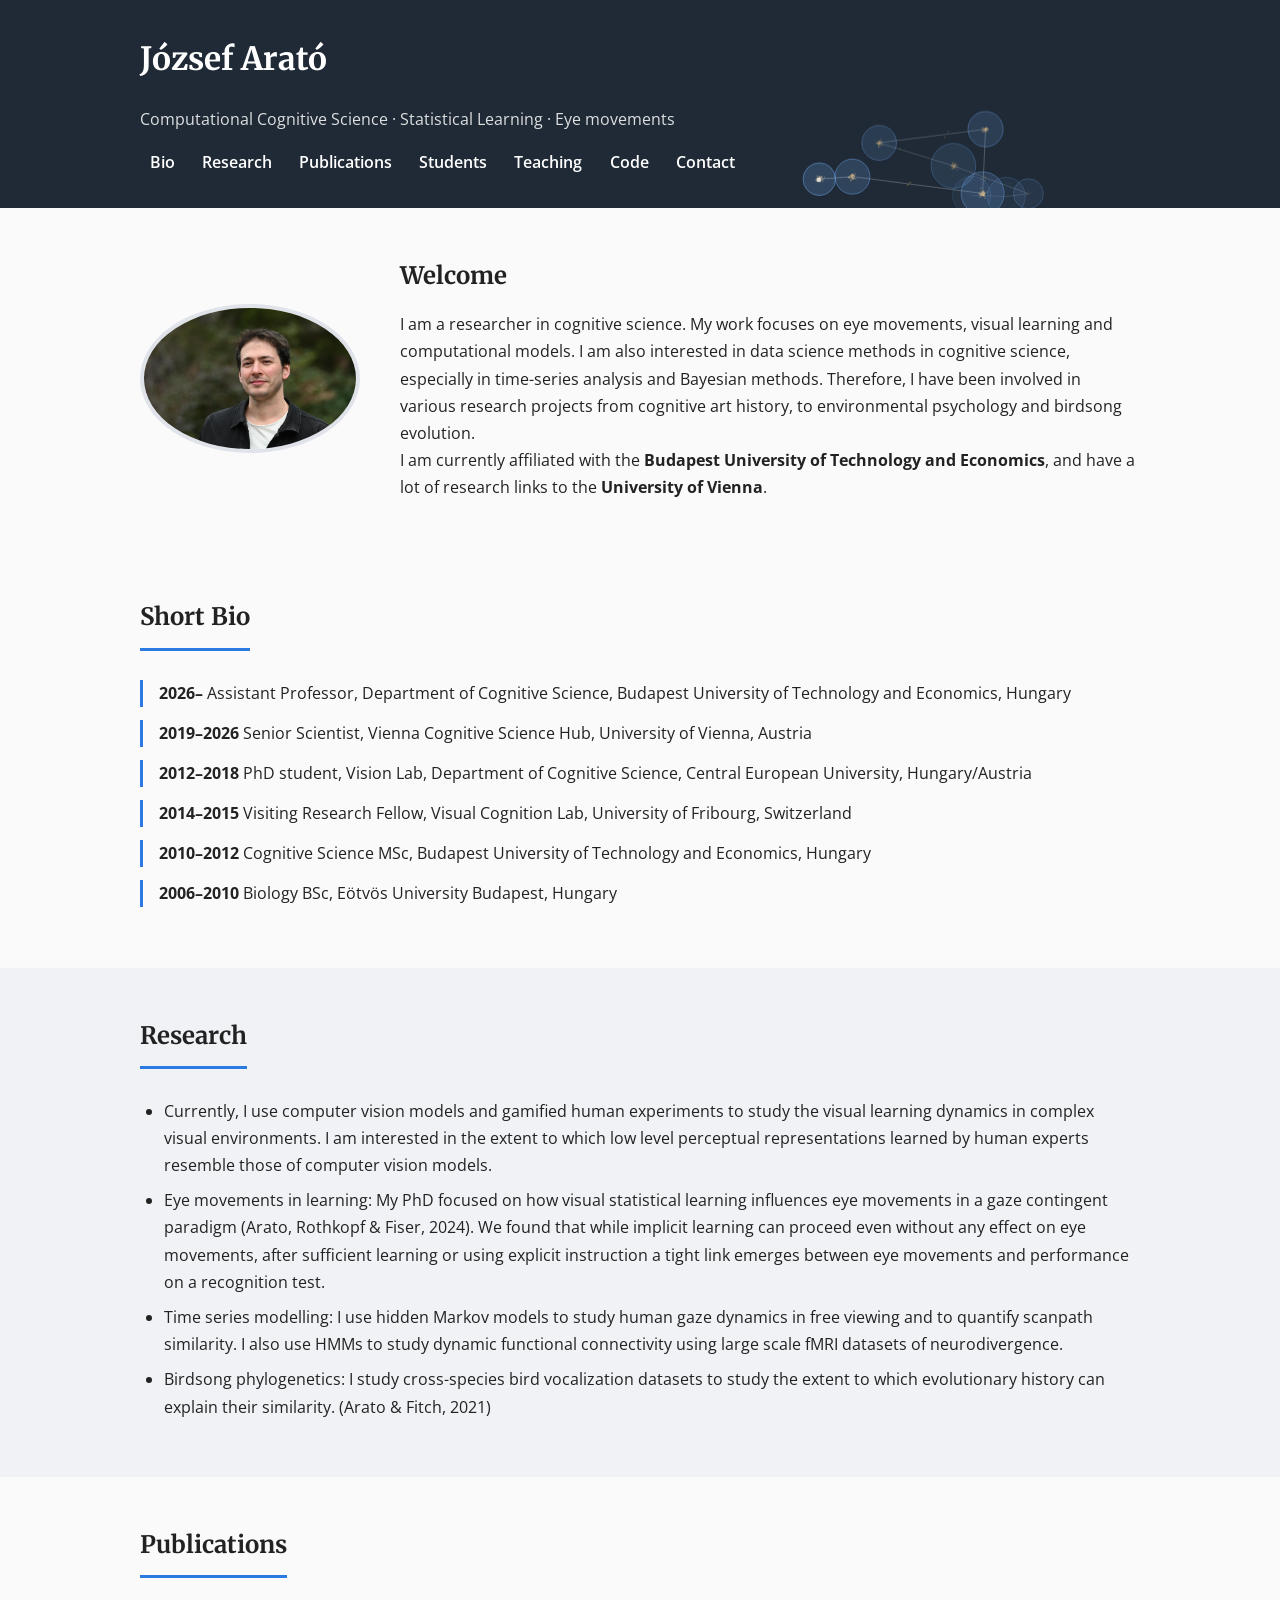
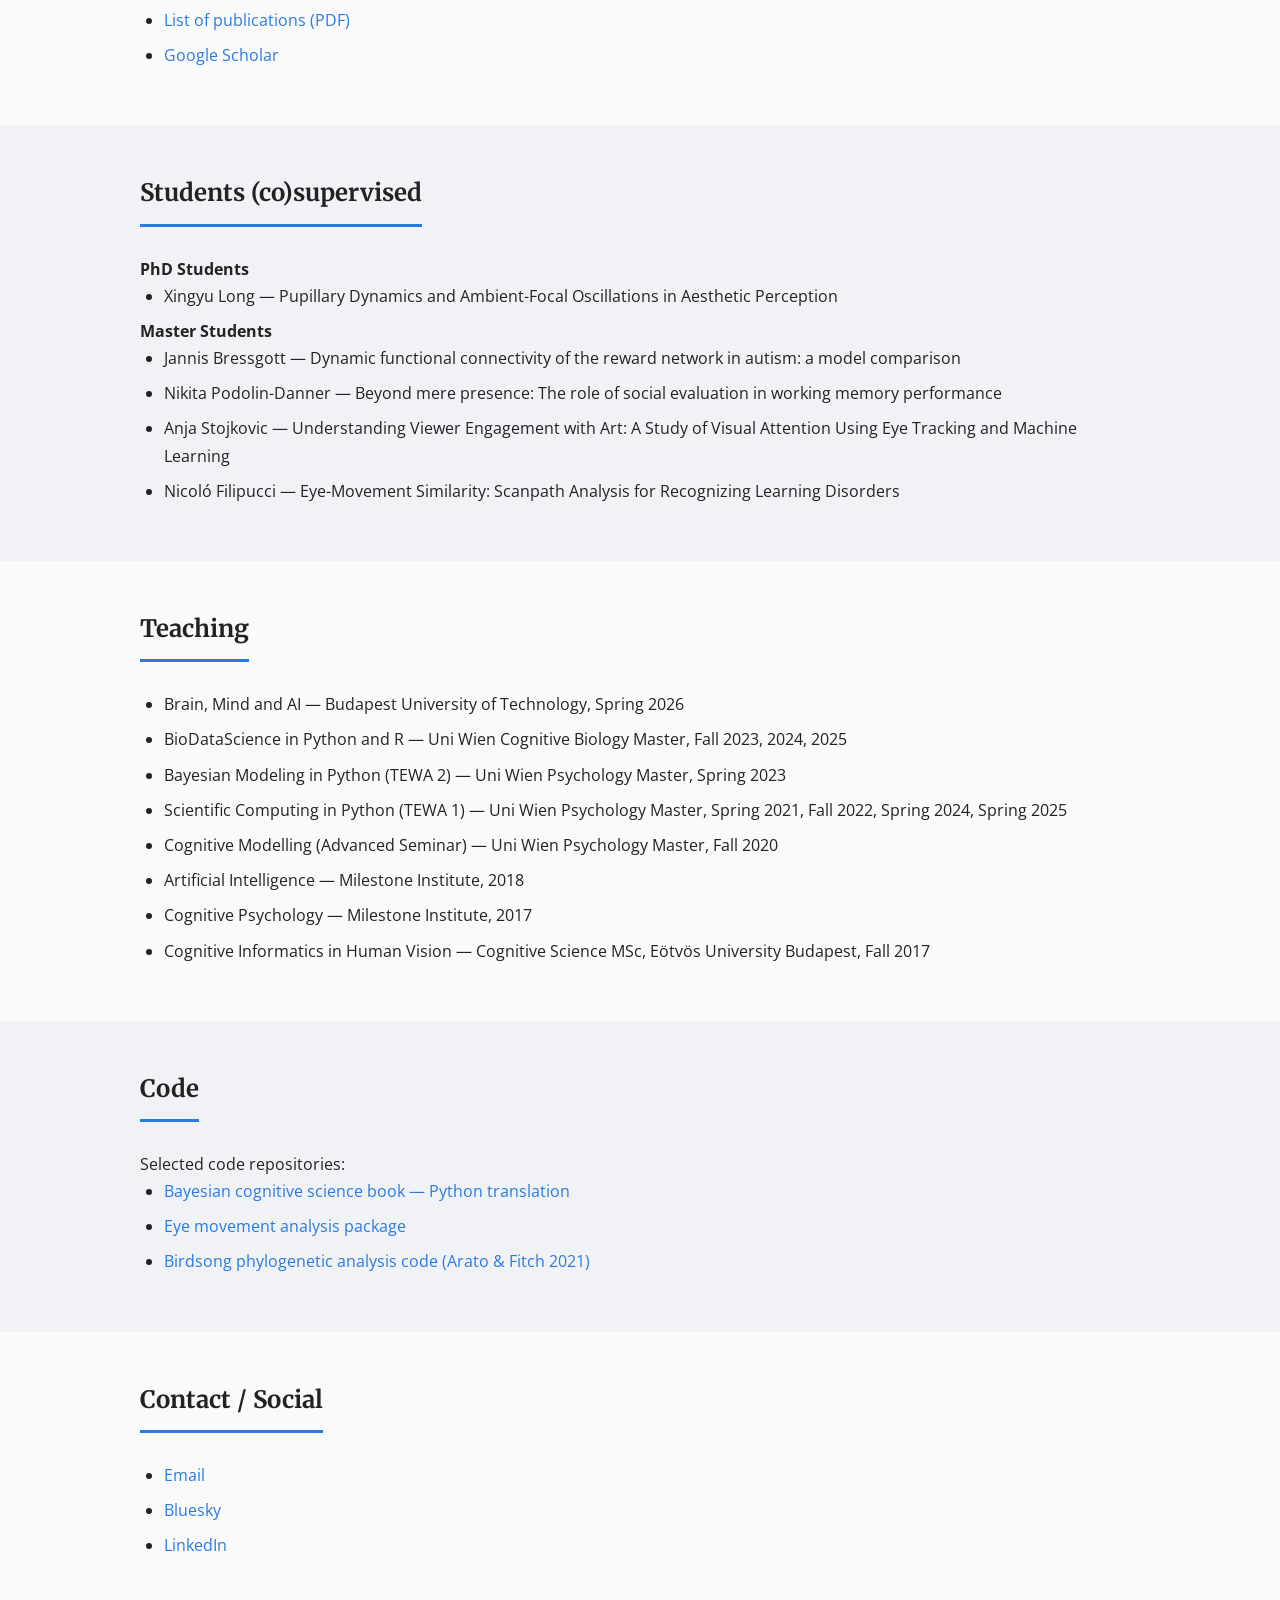
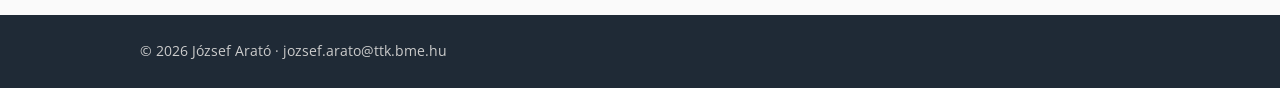
==== commit 978949a1: "js_gaze" ====
--- a/index.html
+++ b/index.html
@@ -160,5 +160,6 @@
     </div>
 </footer>
 
+<script src="js/gaze-animation.js"></script>
 </body>
 </html>
--- a/css/style.css
+++ b/css/style.css
@@ -45,6 +45,22 @@
     background: #1f2a36;
     color: #fff;
     padding: 2rem 0;
+    position: relative;
+    overflow: hidden;
+}
+
+/* Animated gaze scanpath behind the header */
+.gaze-canvas {
+    position: absolute;
+    inset: 0;
+    width: 100%;
+    height: 100%;
+    pointer-events: none;
+}
+
+.site-header .container {
+    position: relative;
+    z-index: 1;
 }
 
 .site-title {
@@ -94,9 +110,9 @@
 
 .profile-photo {
     width: 220px;
-    height: 220px;
+   # height: 220px;
     border-radius: 50%;
-    object-fit: cover;
+    object-fit: contain;
     border: 4px solid #e0e4ea;
 }
 
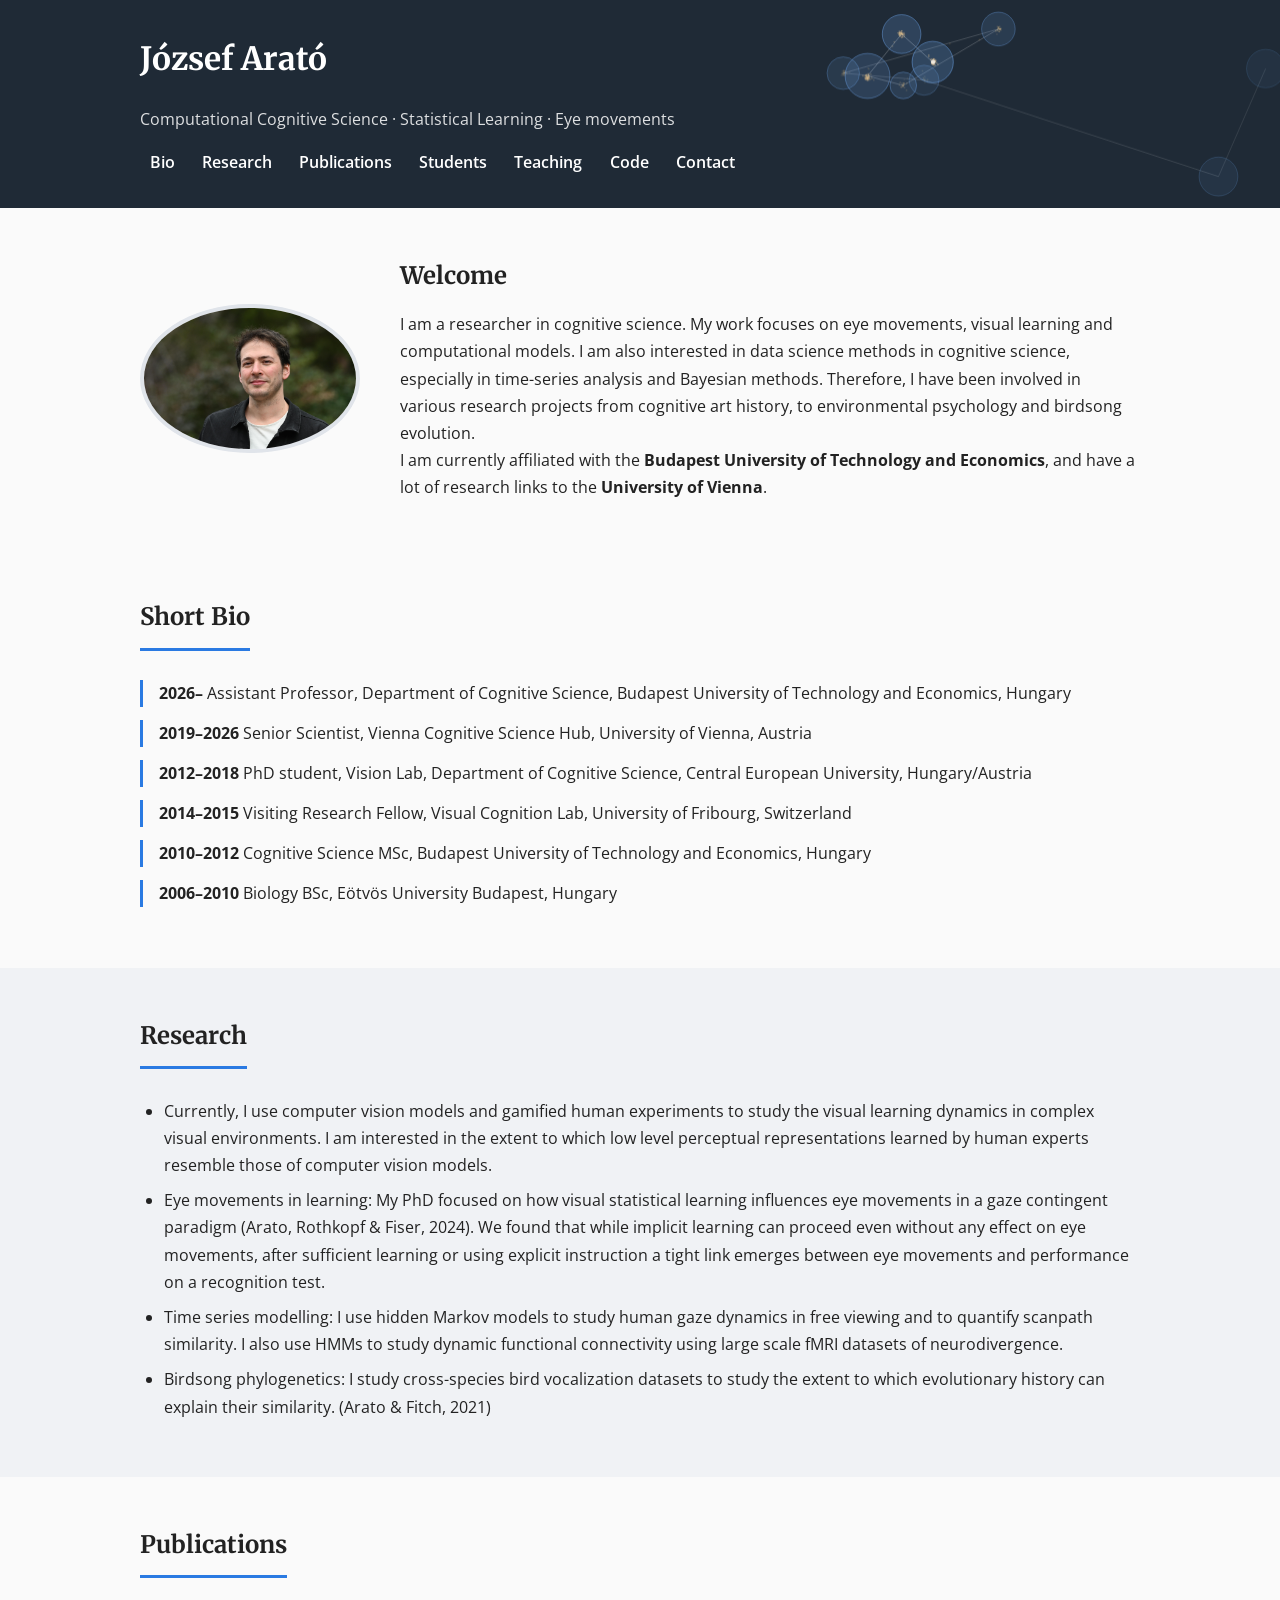
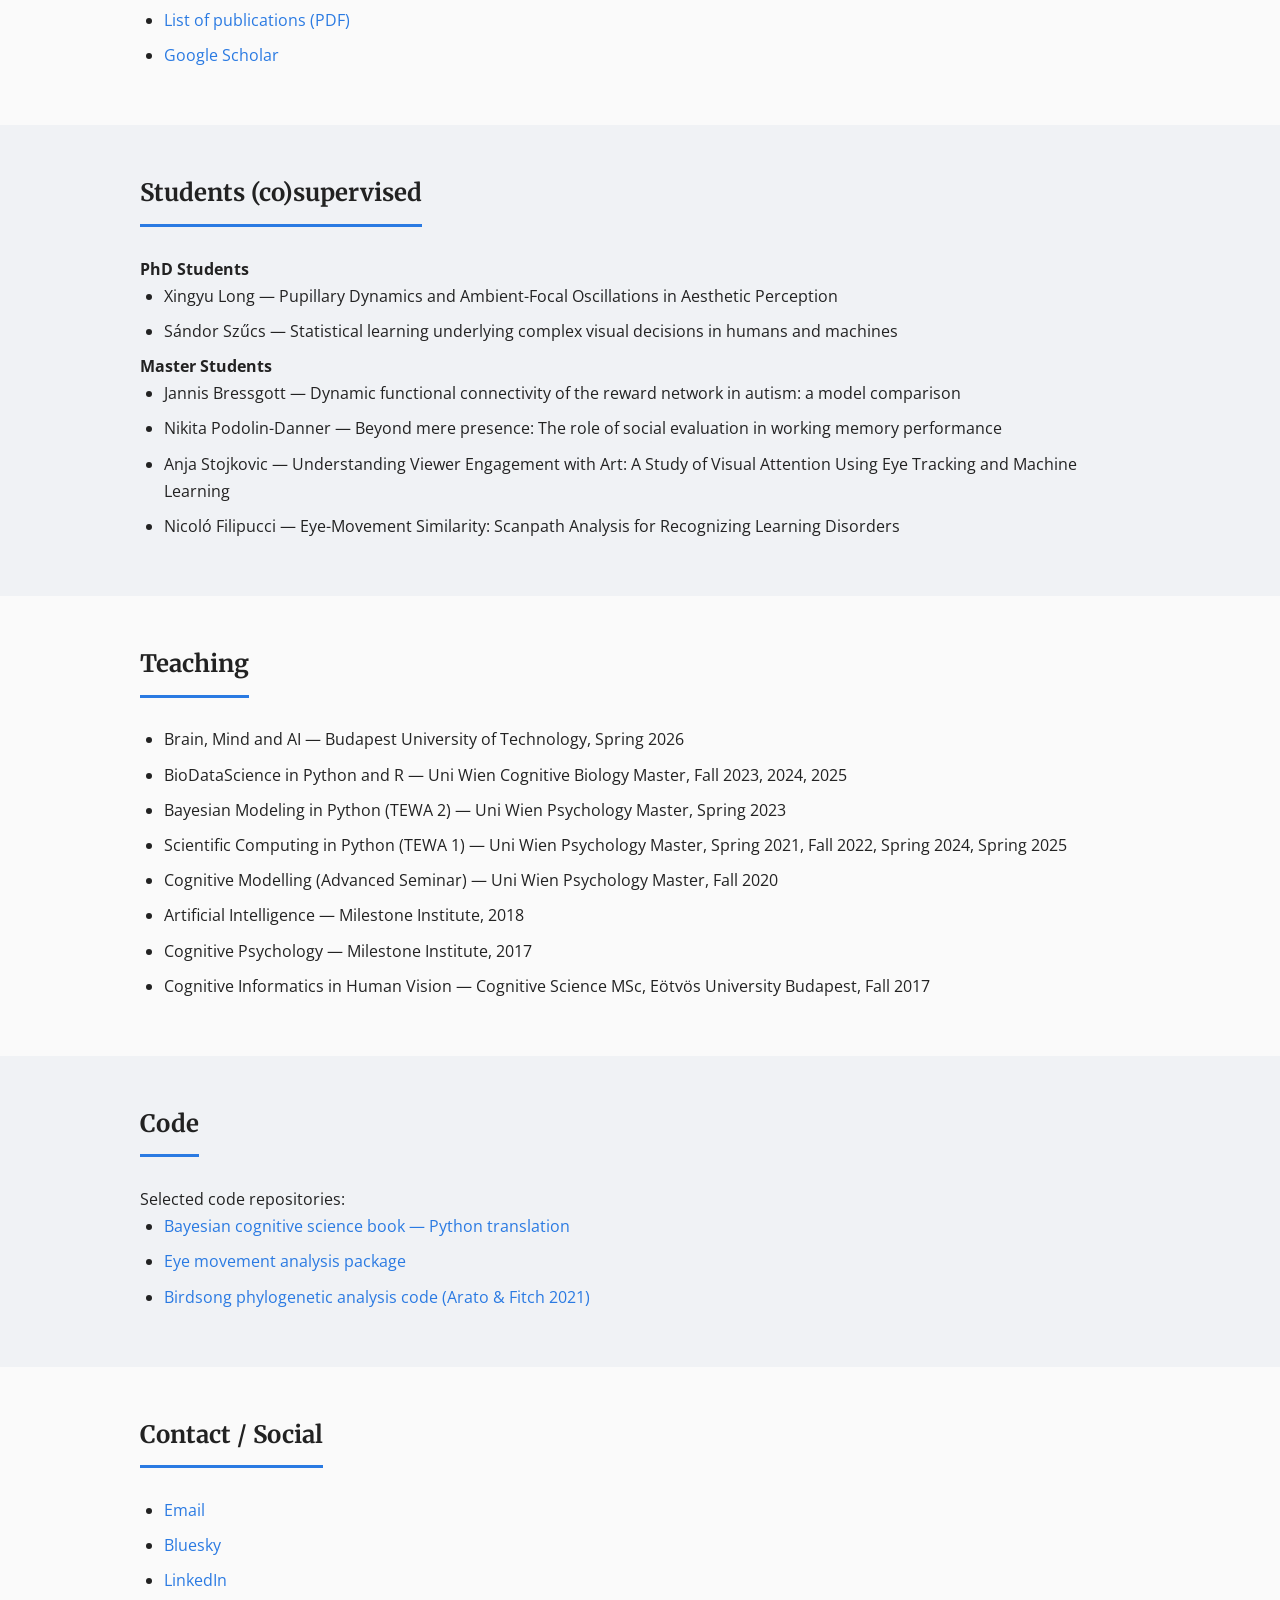
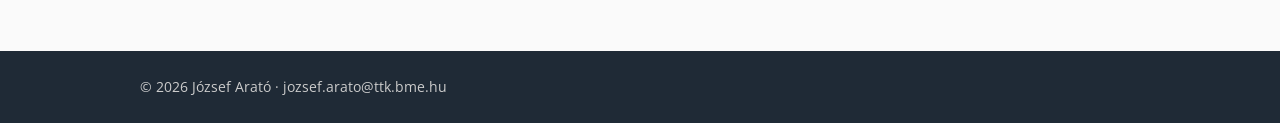
==== commit 7436a284: "list update" ====
--- a/index.html
+++ b/index.html
@@ -96,6 +96,8 @@
             <p><strong>PhD Students</strong></p>
             <ul>
                 <li>Xingyu Long — Pupillary Dynamics and Ambient-Focal Oscillations in Aesthetic Perception</li>
+                <li>Sándor Szűcs — Statistical learning underlying complex visual decisions in humans and machines </li>
+
             </ul>
             <p><strong>Master Students</strong></p>
             <ul>
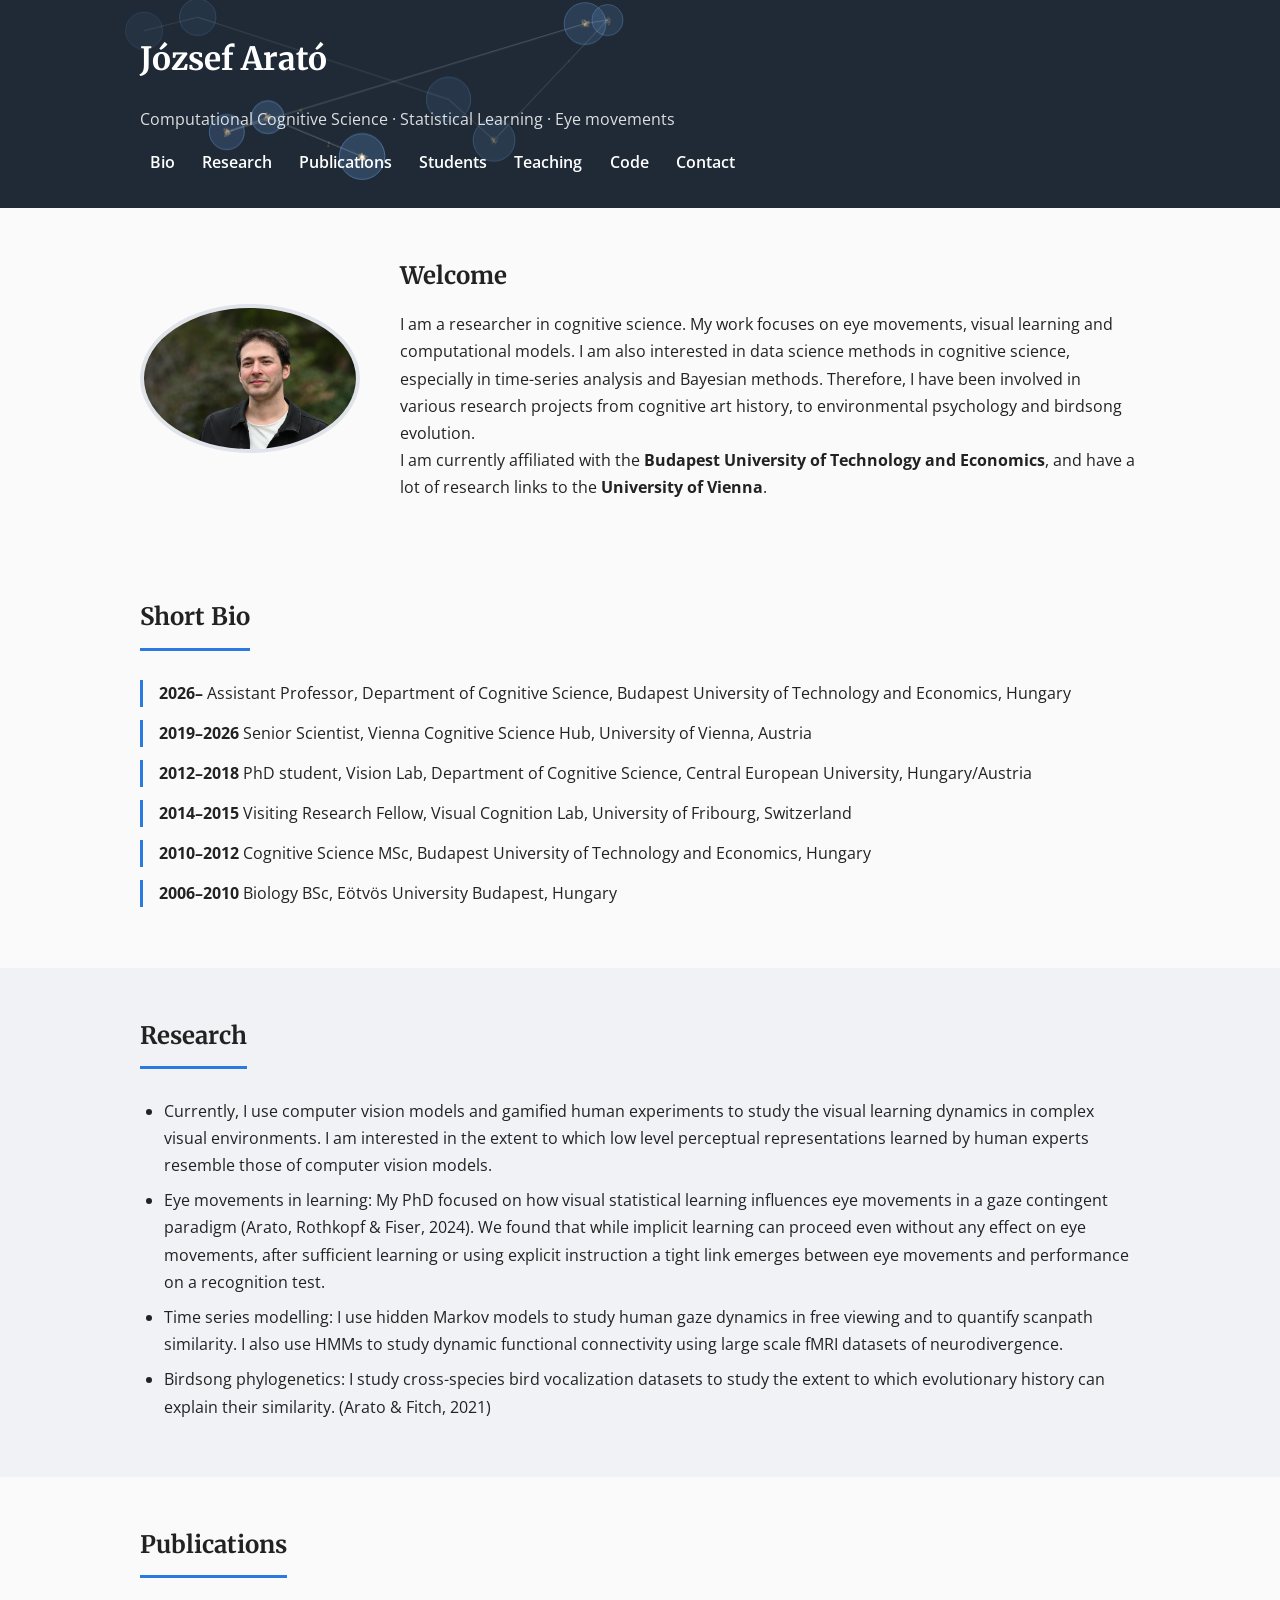
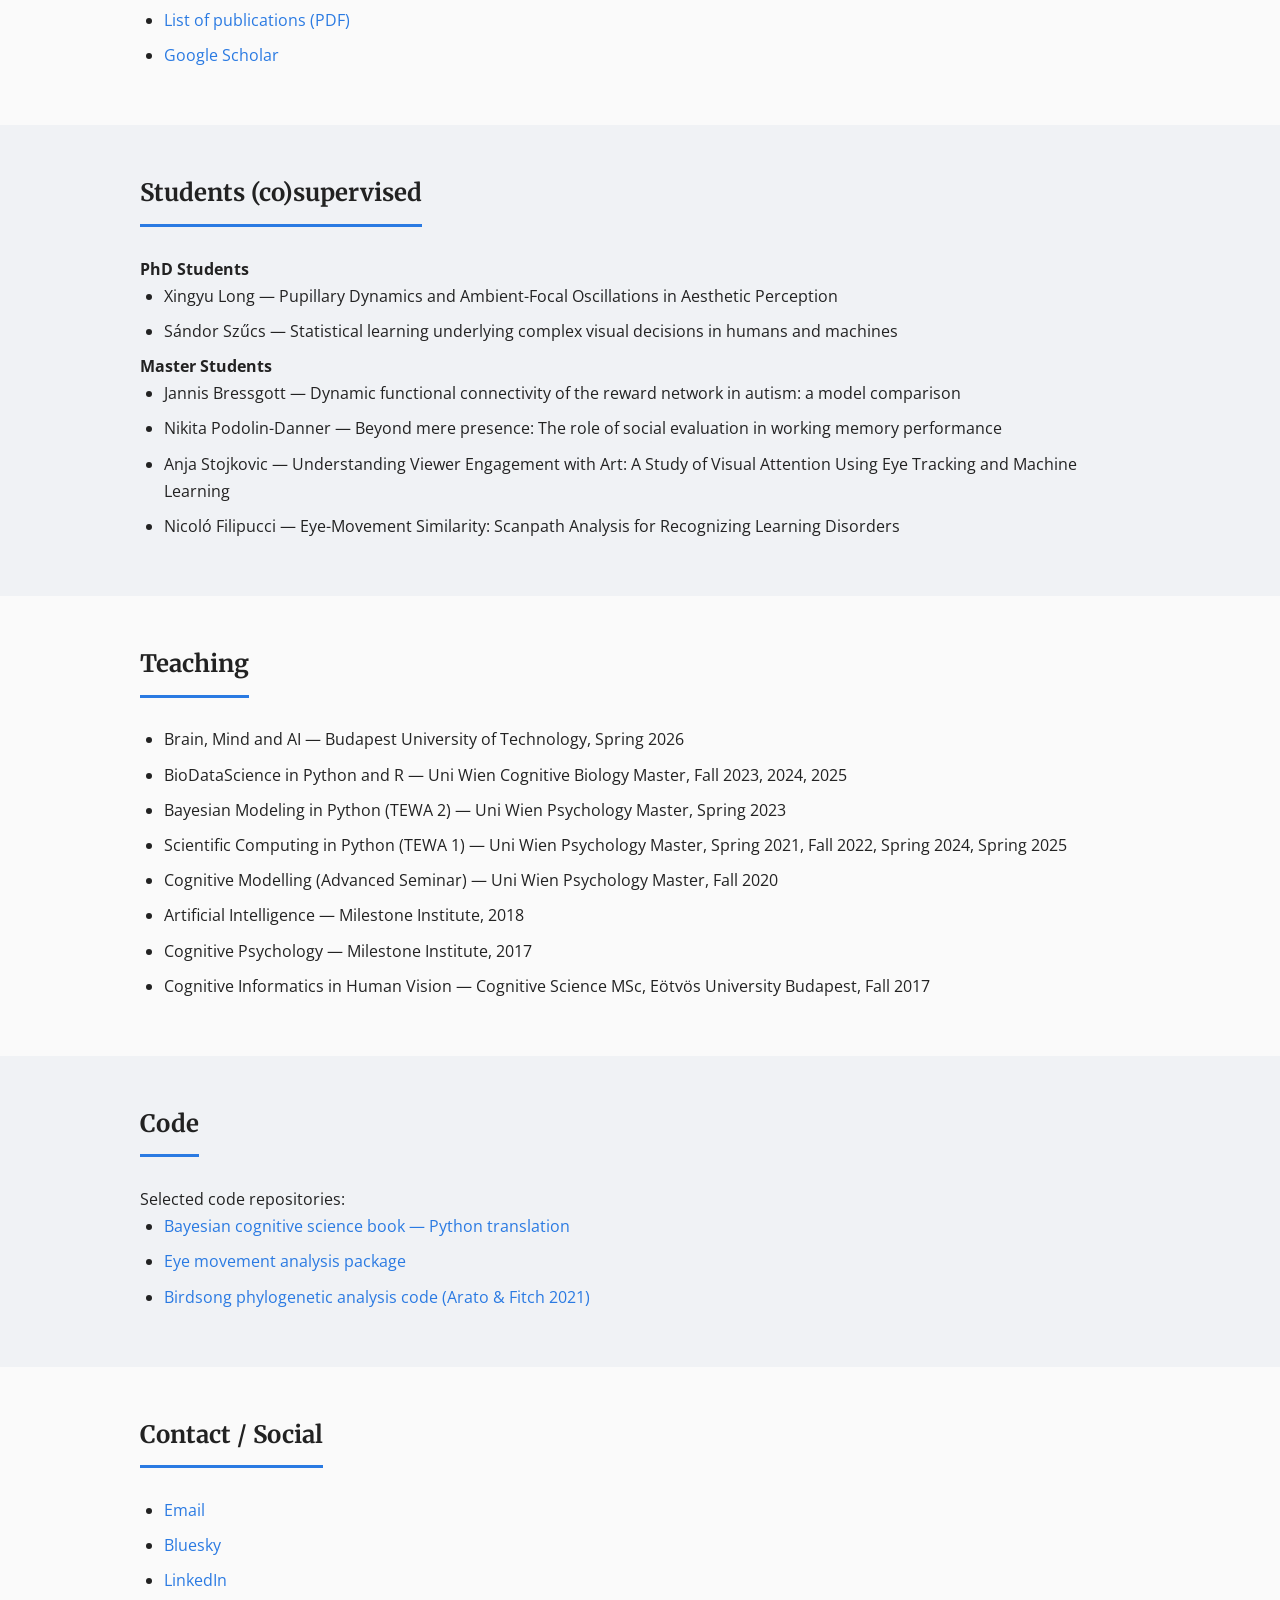
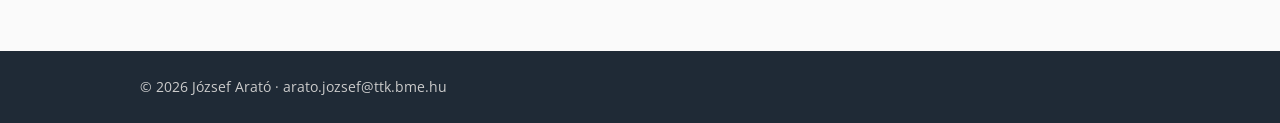
==== commit e24210a7: "email update" ====
--- a/index.html
+++ b/index.html
@@ -157,7 +157,7 @@
     <div class="container">
         <p>
             &copy; 2026 József Arató ·
-            <a href="mailto:jozsef.arato@ttk.bme.hu">jozsef.arato@ttk.bme.hu</a>
+            <a href="mailto:arato.jozsef@ttk.bme.hu">arato.jozsef@ttk.bme.hu</a>
         </p>
     </div>
 </footer>
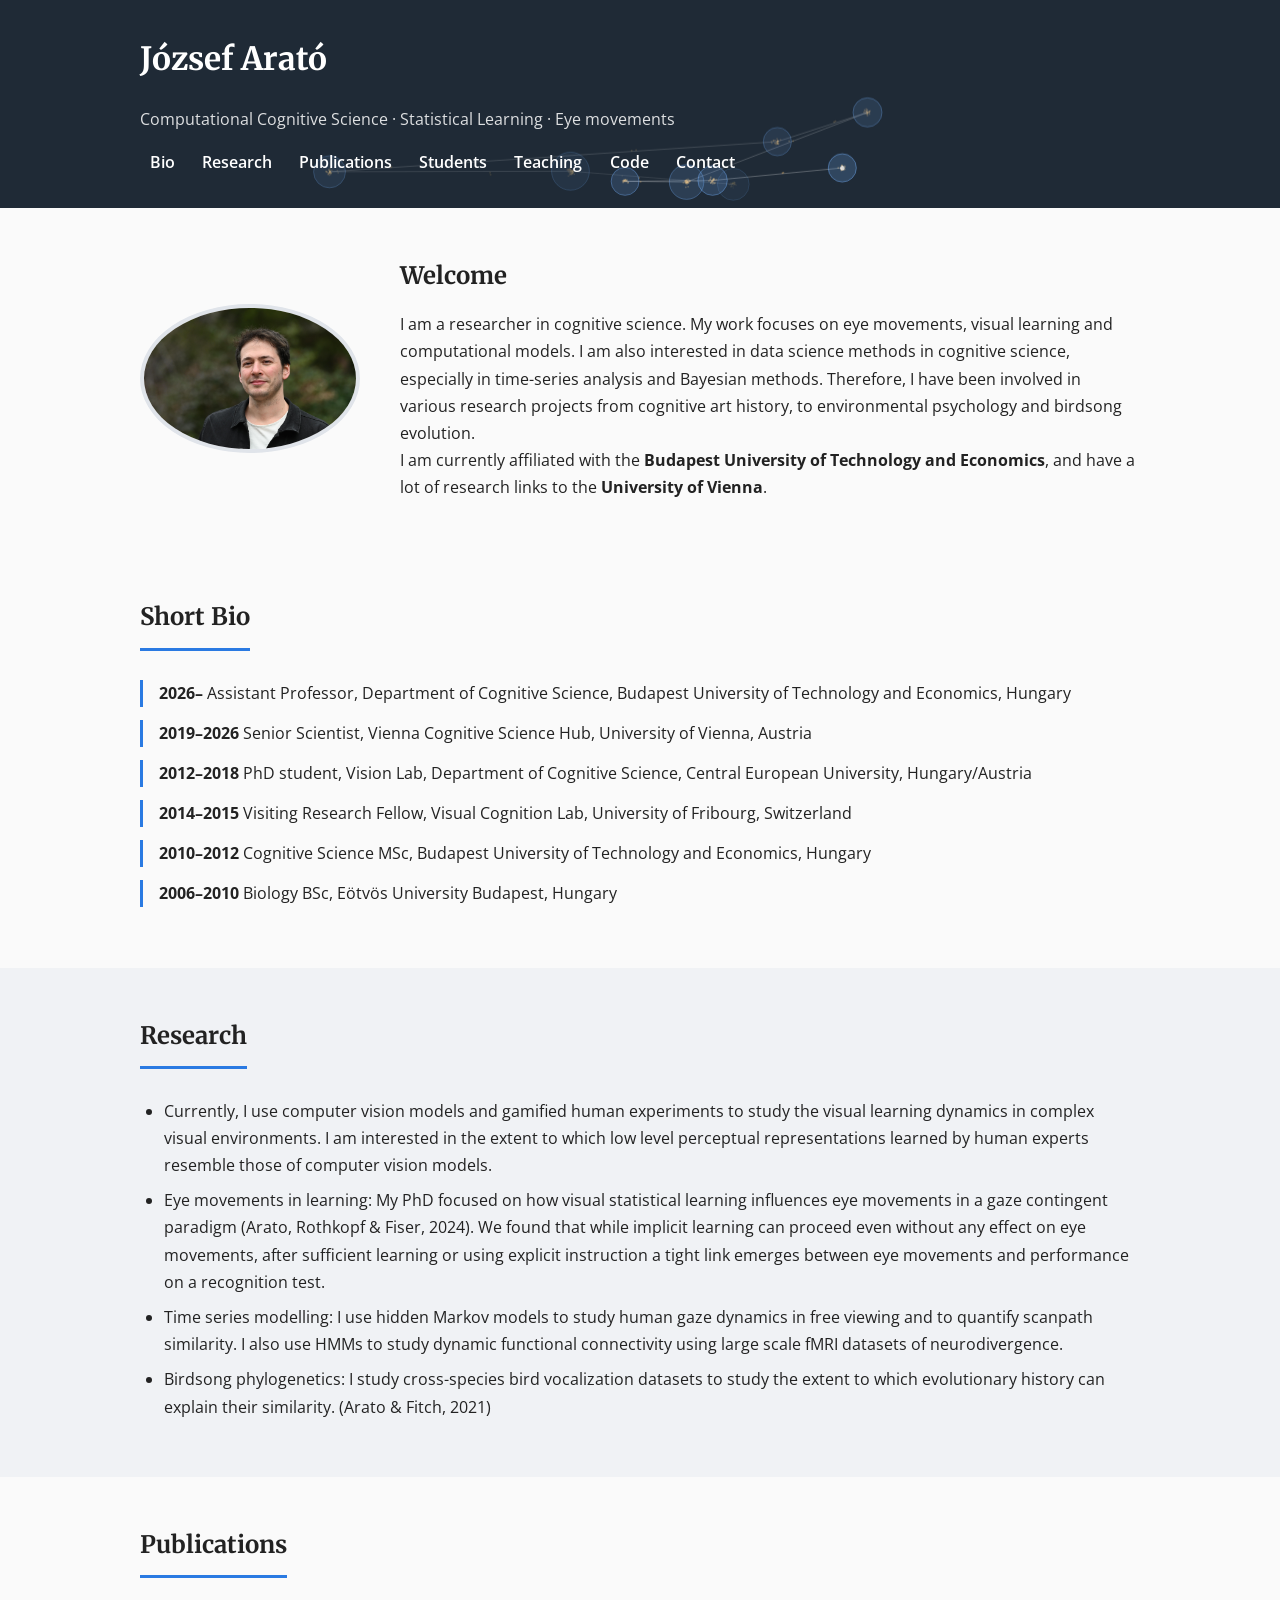
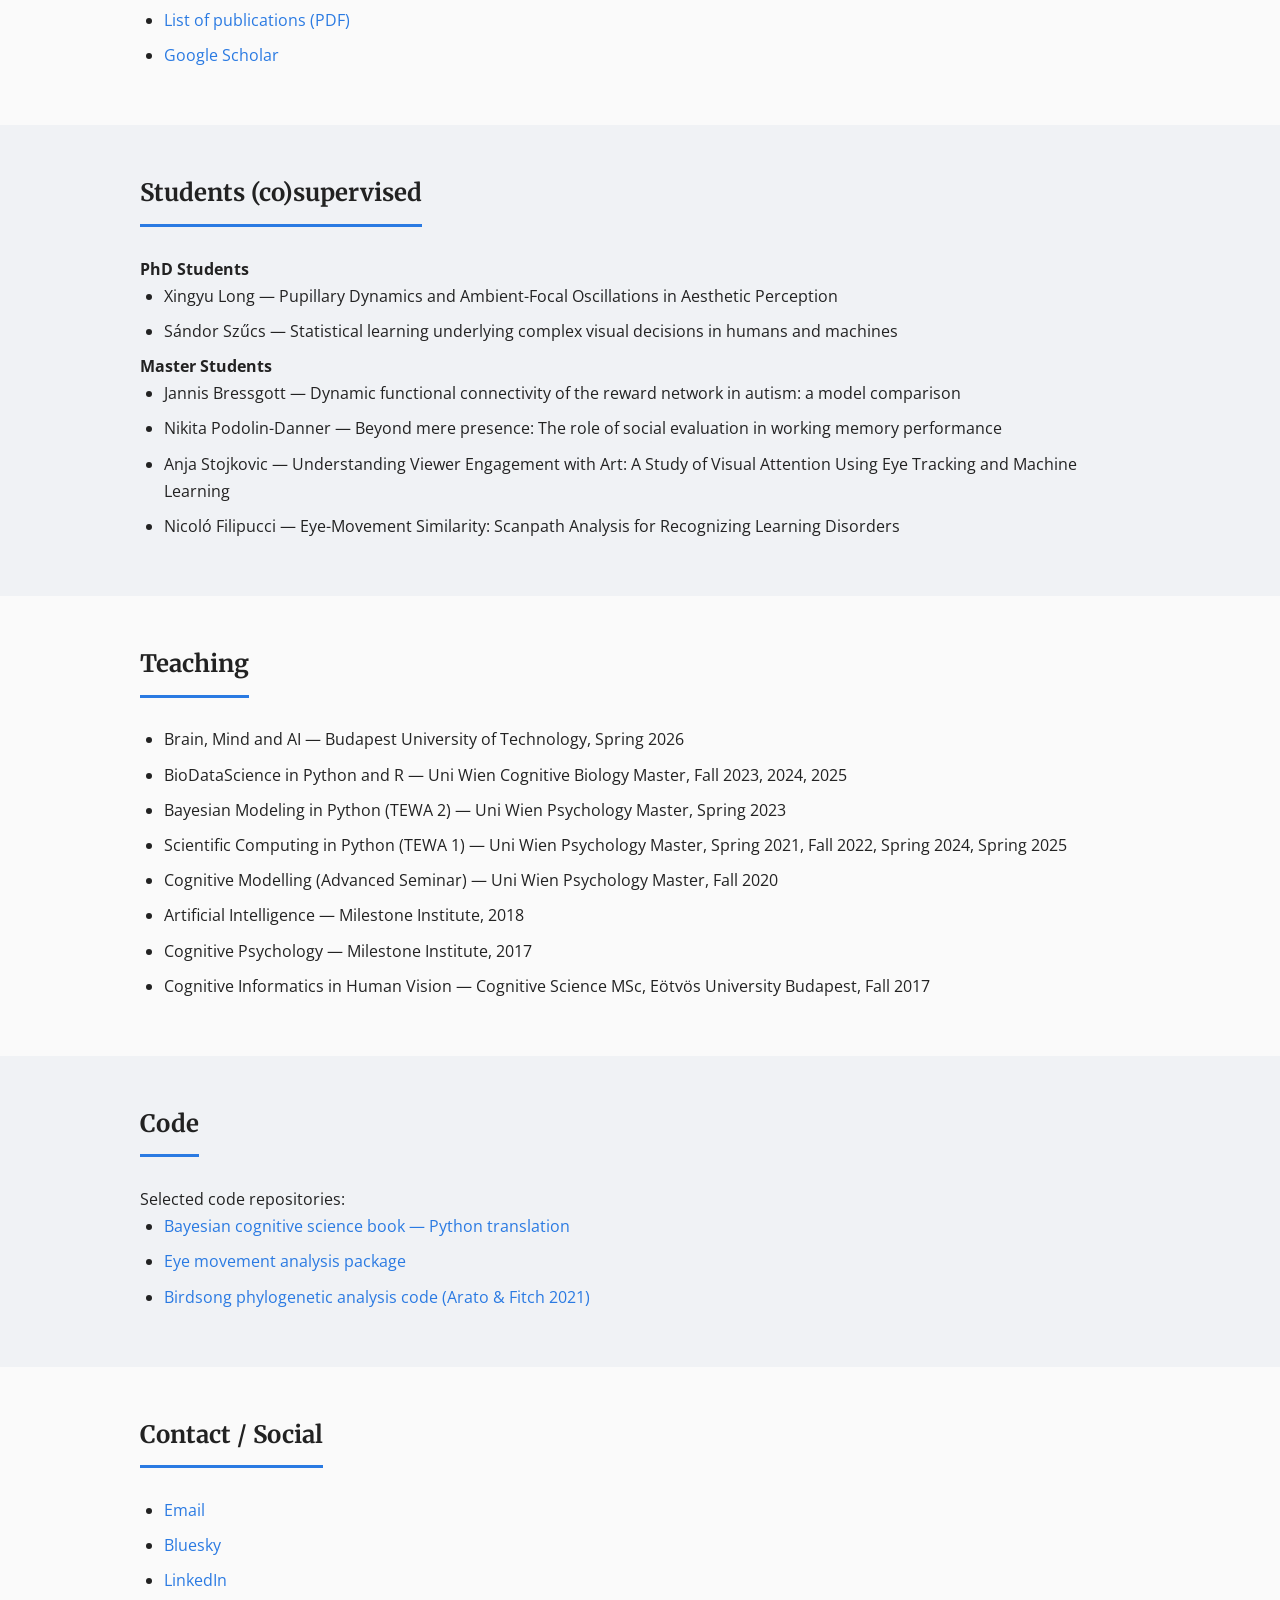
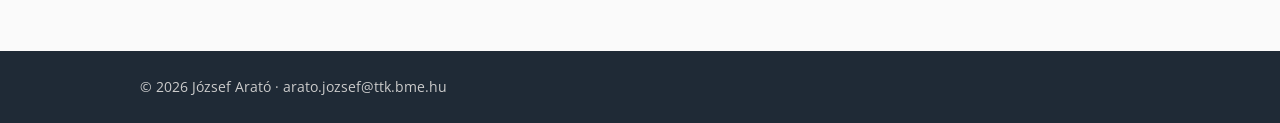
==== commit ed600fc0: "email" ====
--- a/index.html
+++ b/index.html
@@ -144,7 +144,7 @@
         <div class="container">
             <h2>Contact / Social</h2>
             <ul>
-                <li><a href="mailto:jozsef.arato@ttk.bme.hu">Email</a></li>
+                <li><a href="mailto:arato.jozsef@ttk.bme.hu">Email</a></li>
                 <li><a href="https://bsky.app/profile/jozsarato.bsky.social">Bluesky</a></li>
                 <li><a href="https://www.linkedin.com/in/j%C3%B3zsef-arat%C3%B3-2b4764139/">LinkedIn</a></li>
             </ul>
